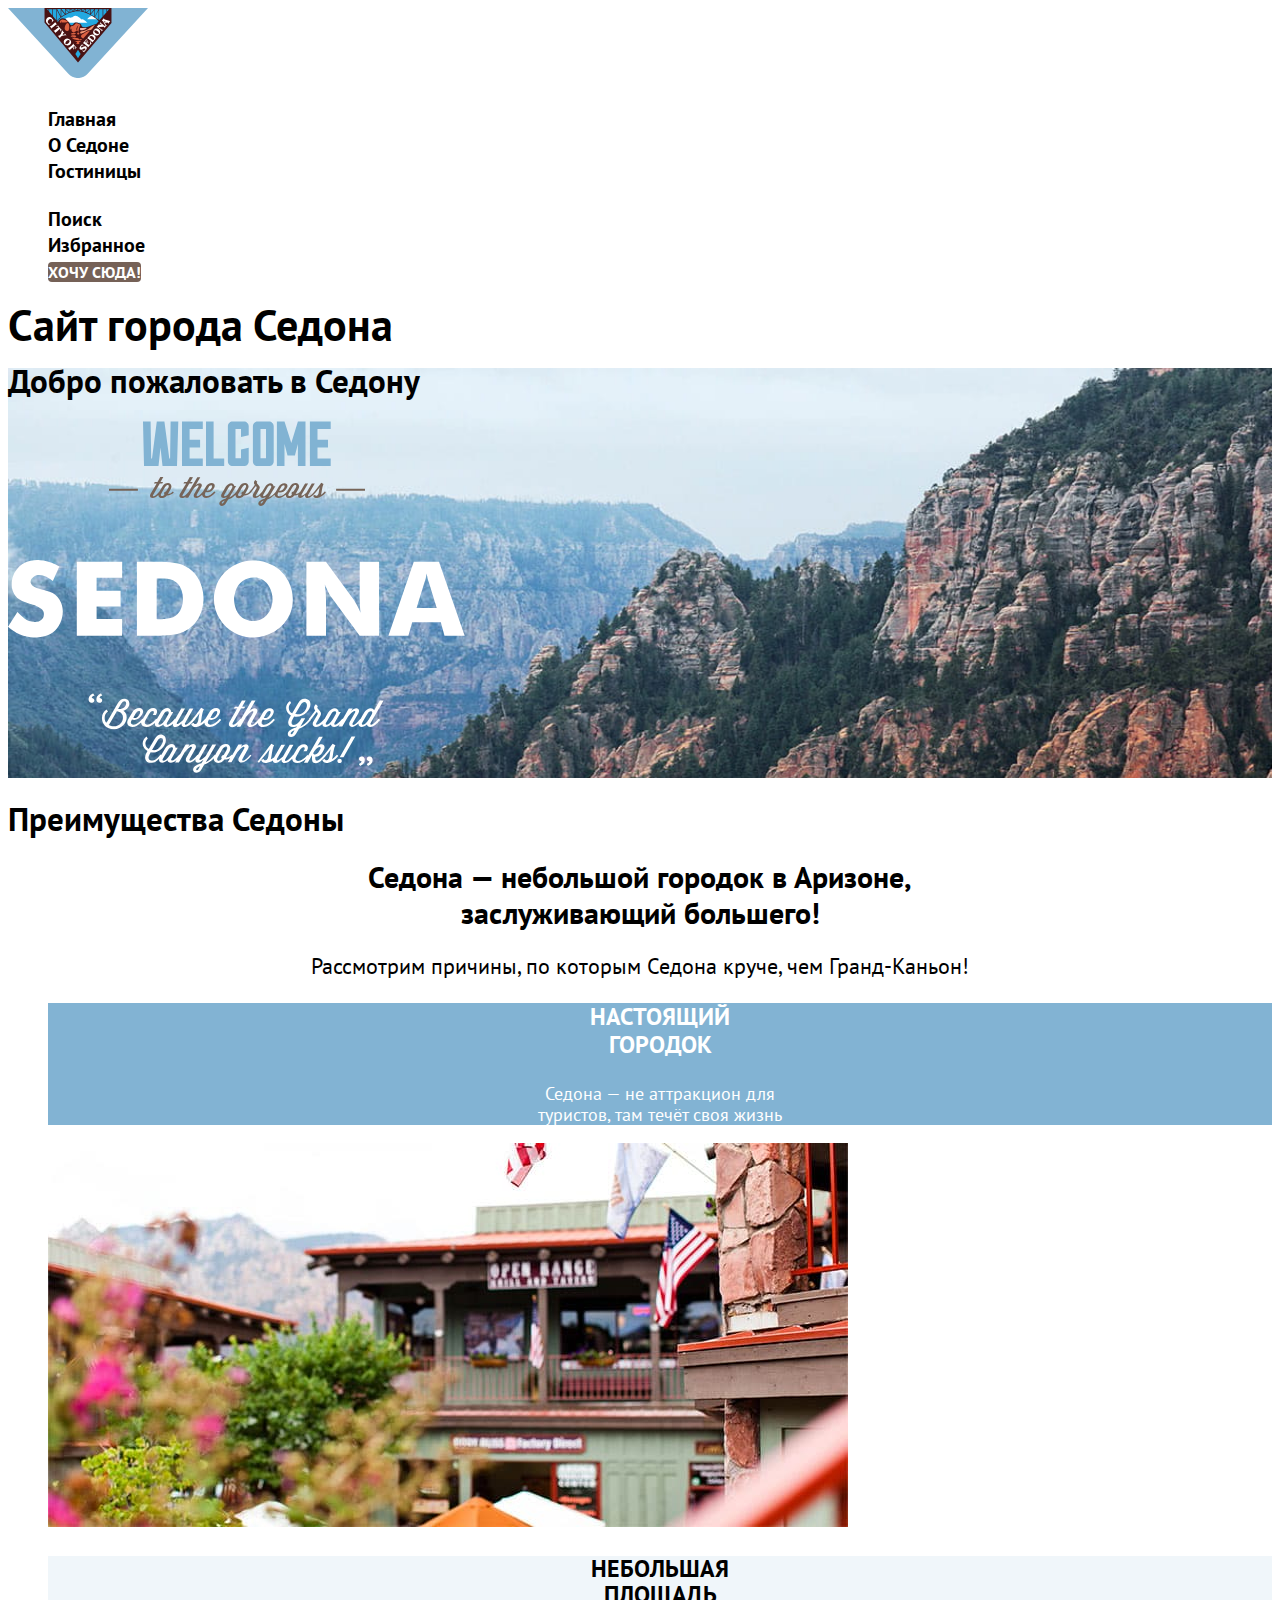
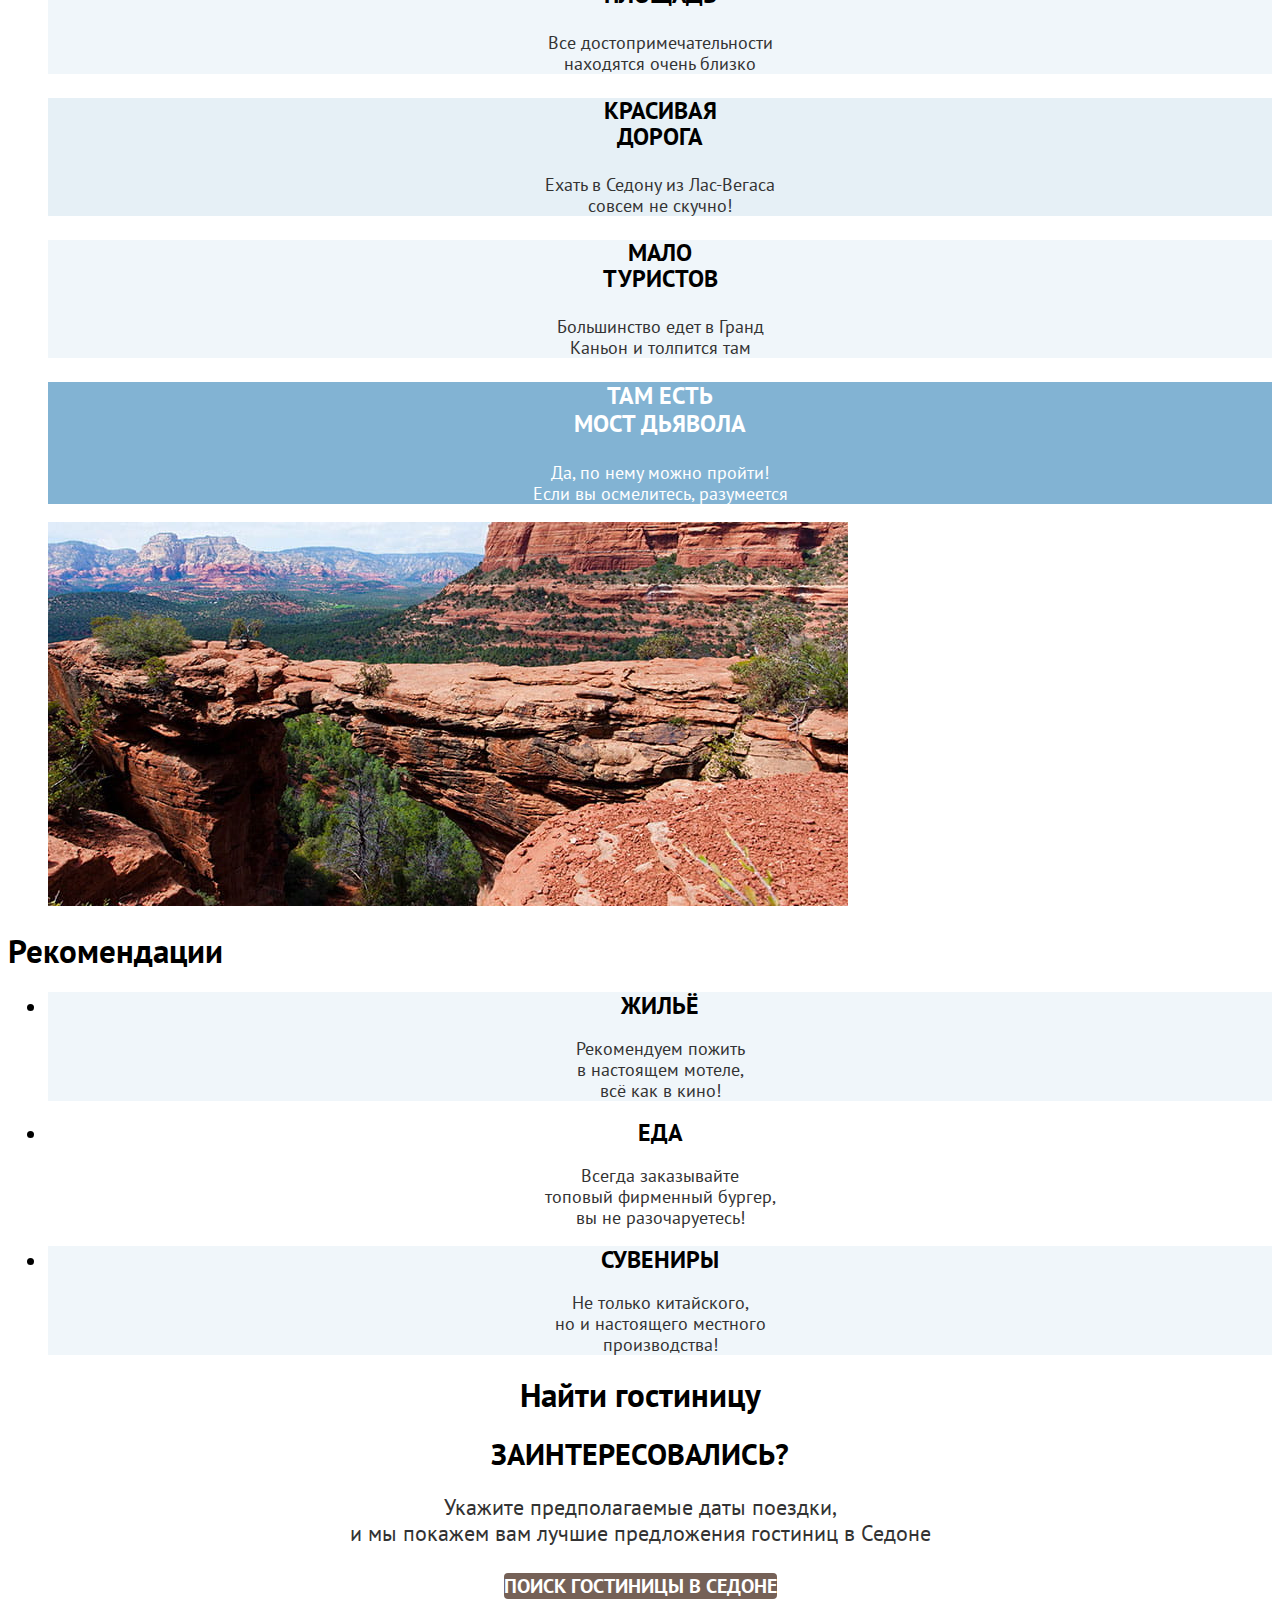
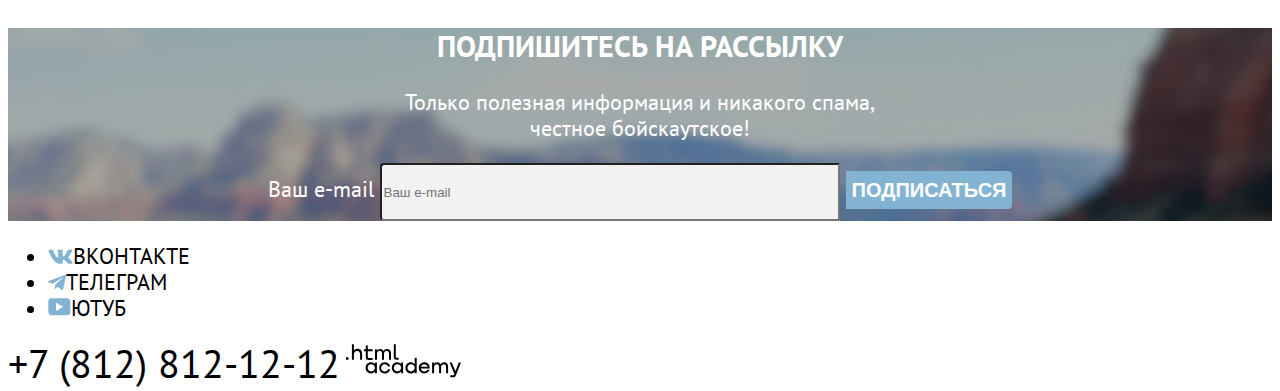
==== index.html @ be794767 "исправляет базовую стилизацию" ====
<!DOCTYPE html>
<html lang="ru">

  <head>
    <meta charset="utf-8">
    <title>HTML Academy: Седона</title>
    <link rel="stylesheet" href="styles/styles.css">
  </head>

  <body>
    <header class="page-header">
      <a><img class="logo" width="140" height="70" src="images/logo.svg" alt="Логотип Седоны"></a>
      <nav class="navigation">
        <ul class="navigation-list">
          <li class="navigation-item navigation-item-current"><a
              class="navigation-link navigation-link-current">Главная</a></li>
          <li class="navigation-item"><a class="navigation-link" href="#">О Седоне</a></li>
          <li class="navigation-item"><a class="navigation-link" href="catalog.html">Гостиницы</a></li>
        </ul>
        <ul class="navigation-list-additional">
          <li class="navigation-item"><a class="navigation-link" href="#"><span class="visually-hidden">Поиск</span></a>
          </li>
          <li class="navigation-item"><a class="navigation-link" href="#"><span
                class="visually-hidden">Избранное</span></a></li>
          <li class="navigation-item button"><a class="navigation-link" href="#">Хочу сюда!</a></li>
        </ul>
      </nav>
    </header>
    <main class="main-index">
      <h1 class="visually-hidden">Сайт города Седона</h1>
      <section class="hero-block">
        <h2 class="visually-hidden">Добро пожаловать в Седону</h2>
        <img class="welcome-sign" width="457" height="352" src="images/heroblock-welcome-sign.svg" alt="Welcome to the gorgeous Sedona because the Grand Canyong sucks!">
      </section>

      <section class="advantages">
        <h2 class="visually-hidden">Преимущества Седоны</h2>
        <b>Седона &mdash; небольшой городок в Аризоне,<br>
          заслуживающий большего!</b>
        <p>Рассмотрим причины, по которым Седона круче, чем Гранд-Каньон!</p>
        <ul class="advantages-list">
          <li class="advantages-item">
            <div class="advantages-description-wrapper darkblue-background">
              <h3 class="advantages-title">Настоящий<br> городок</h3>
              <p class="advantages-description">Седона &mdash; не аттракцион для<br> туристов, там течёт своя жизнь</p>
            </div>
            <img class="advantages-picture" width="800" height="384" src="images/city.jpeg" alt="Зеленый дом, листва деревьев, американский флаг">
          </li>
          <li class="advantages-item lightblue-background">
            <h3 class="advantages-title">Небольшая<br> площадь</h3>
            <p class="advantages-description">Все достопримечательности<br> находятся очень близко</p>
          </li>
          <li class="advantages-item blue-background">
            <h3 class="advantages-title">Красивая<br> дорога</h3>
            <p class="advantages-description">Ехать в Седону из Лас-Вегаса<br> совсем не скучно!</p>
          </li>
          <li class="advantages-item lightblue-background">
            <h3 class="advantages-title">Мало<br> туристов</h3>
            <p class="advantages-description">Большинство едет в Гранд<br> Каньон и толпится там</p>
          </li>
          <li class="advantages-item">
            <div class="advantages-description-wrapper darkblue-background">
              <h3 class="advantages-title">Там есть<br> мост дьявола</h3>
              <p class="advantages-description">Да, по нему можно пройти!<br> Если вы осмелитесь, разумеется</p>
            </div>
            <img class="advantages-picture" width="800" height="384" src="images/devil-bridge.jpeg" alt="Каменный мост с очень узким проходом">
          </li>
        </ul>
      </section>

      <section class="recommendations">
        <h2 class="visually-hidden">Рекомендации</h2>
        <ul class="recommendations-list">
          <li class="recommendations-item lightblue-background">
            <b class="recommendations-title">Жильё</b>
            <p class="recommendations-description">Рекомендуем пожить<br> в настоящем мотеле,<br> всё как в кино!</p>
          </li>
          <li class="recommendations-item">
            <b class="recommendations-title">Еда</b>
            <p class="recommendations-description">Всегда заказывайте<br> топовый фирменный бургер,<br> вы не разочаруетесь!</p>
          </li>
          <li class="recommendations-item lightblue-background">
            <b class="recommendations-title">Сувениры</b>
            <p class="recommendations-description">Не только китайского,<br> но и настоящего местного<br> производства!</p>
          </li>
        </ul>
      </section>
      <section class="book-hotel">
        <h2 class="visually-hidden">Найти гостиницу</h2>
        <b>Заинтересовались?</b>
        <p>Укажите предполагаемые даты поездки,<br> и мы покажем вам лучшие предложения гостиниц в Седоне</p>
        <a class="find-hotel-button" href="#">Поиск гостиницы в седоне</a>
      </section>
      <section class="newsletter-subscription">
        <h2 class="newsletter-title">Подпишитесь на рассылку</h2>
        <p class="newsletter-promise">Только полезная информация и никакого спама,<br> честное бойскаутское!</p>
        <form action="https://echo.htmlacademy.ru" class="newsletter-form" method="post">
          <label class="visually-hidden" for="newsletter-email">Ваш e-mail</label>
          <input class="email-form" type="email" name="newsletter-email" id="newsletter-email" placeholder="Ваш e-mail" required>
          <input class="form-submit-button" type="submit" value="Подписаться">
        </form>
      </section>
    </main>
    <footer class="page-footer">
      <ul class="footer-social-list">
        <li class="footer-social-item">
          <a class="social-button" href="https://vk.com/htmlacademy"><svg width="25" height="15" fill="none" xmlns="http://www.w3.org/2000/svg"><path fill-rule="evenodd" clip-rule="evenodd" d="M24.12 1.8c.16-.54 0-.94-.8-.94H20.7c-.67 0-.98.34-1.15.73 0 0-1.33 3.2-3.22 5.27-.61.6-.9.8-1.23.8-.16 0-.41-.2-.41-.75v-5.1c0-.66-.19-.95-.74-.95H9.82c-.42 0-.67.3-.67.59 0 .62.95.76 1.04 2.51v3.8c0 .83-.15.98-.48.98-.9 0-3.06-3.2-4.34-6.88-.25-.72-.5-1-1.18-1H1.57c-.75 0-.9.34-.9.73 0 .68.89 4.07 4.14 8.55 2.17 3.06 5.23 4.72 8 4.72 1.68 0 1.88-.37 1.88-1v-2.32c0-.74.16-.88.7-.88.38 0 1.05.19 2.6 1.66 1.79 1.75 2.08 2.54 3.08 2.54h2.63c.75 0 1.12-.37.9-1.1-.23-.72-1.08-1.77-2.2-3.02-.62-.71-1.54-1.48-1.82-1.86-.39-.5-.28-.71 0-1.15 0 0 3.2-4.42 3.54-5.93Z" fill="#83B3D3"/></svg><span class="visually-hidden">ВКонтакте</span></a>
        </li>
        <li class="footer-social-item">
          <a class="social-button" href="https://t.me/htmlacademy"><svg width="18" height="16" fill="none" xmlns="http://www.w3.org/2000/svg"><path d="M16.79.96.84 7.1c-1.09.44-1.08 1.05-.2 1.32l4.1 1.28 9.47-5.98c.44-.27.85-.13.52.17l-7.68 6.93-.28 4.22c.41 0 .6-.2.83-.41l1.99-1.94 4.13 3.06c.77.42 1.31.2 1.5-.71l2.72-12.8c.28-1.1-.43-1.61-1.16-1.28Z" fill="#83B3D3"/></svg><span class="visually-hidden">Телеграм</span></a>
        </li>
        <li class="footer-social-item">
          <a class="social-button" href="https://www.youtube.com/user/htmlacademyru"><svg width="23" height="18" fill="none" xmlns="http://www.w3.org/2000/svg"><path d="M18.94.36H3.51C1.65.36.33 1.95.33 3.76v10.09c0 1.91 1.32 3.5 3.18 3.5h15.65c1.64 0 3.17-1.59 3.17-3.4V3.76c-.22-1.8-1.53-3.4-3.39-3.4ZM7.99 12.89V4.82l7.34 4.04-7.34 4.03Z" fill="#83B3D3"/></svg><span
              class="visually-hidden">Ютуб</span></a>
        </li>
      </ul>
      <a href="tel:+78128121212" class="contact-phone">+7 (812) 812-12-12</a>
      <a href="https://htmlacademy.ru/" class="author-link"><img src="/images/HTML-Academy-logo.svg" alt="Логотип HTML Academy"
          class="htmlacademy-logo"></a>
    </footer>
  </body>

</html>
---- styles/styles.css ----
@font-face {
    font-family: "PT Sans";
    font-style: normal;
    font-weight: 400;
    src: url("../fonts/ptsans-400.woff2") format("woff2");
    font-display: swap;
}

@font-face {
    font-family: "PT Sans";
    font-style: normal;
    font-weight: 700;
    src: url("../fonts/ptsans-700.woff2") format("woff2");
    font-display: swap;
}

body {
    font-family: "PT Sans", "Arial", sans-serif;
    font-size: 22px;
    line-height: 26px;

    background-color: #fff;
    color: #000;
}

.page-header {
    background-color: #fff;
}

.navigation-link {
    font-weight: 700;
    font-size: 20px;
    line-height: 24px;
    text-transform: capitalize;
    color: #000;
    text-decoration: none;
    text-align: center;

}

.button
.navigation-link  {
    background: #756157;
    border-radius: 4px;
    color: #ffffff;
    text-transform: uppercase;
    font-weight: 700;
    font-size: 16px;
    line-height: 20px;
    text-align: center;
}

.navigation-list,
.navigation-list-additional {
    list-style-type: none;
}

.hero-block {
    background-image: url("../images/index-background.jpeg");
    background-color: #82B3D3;
    color: #000;
    background-repeat: no-repeat;
    background-size: 100% auto;
}

.advantages b {
    font-size: 30px;
    line-height: 36px;
    text-align: center;
    display: block;
}

.advantages > p {
    text-align: center;
}

.advantages-list {
    list-style-type: none;
}

.advantages-title {
    color: #000;
    font-weight: 700;
    font-size: 24px;
    line-height: 28p;
    text-align: center;
    text-transform: uppercase;
}

.advantages-description {
    color: #333333;
    font-size: 18px;
    line-height: 21px;
    text-align: center;
}

.advantages-description-wrapper
.advantages-title {
    color: #fff;
    font-weight: 700px;
    font-size: 24px;
    line-height: 28px;
}



.advantages-description-wrapper
.advantages-description {
    color: #fff;
    font-size: 18px;
    line-height: 21px;
}

.lightblue-background {
    background-color: rgba(131, 179, 211, 0.12);
}

.blue-background {
    background-color: rgba(131, 179, 211, 0.2);
}

.darkblue-background {
    background-color: #82B3D3;

}

.recommendations-list {
    text-align: center;
}

.recommendations-title {
    text-transform: uppercase;
    font-weight: 700;
    font-size: 24px;
    line-height: 28px;
}

.recommendations-description {
    color: #333333;
    font-weight: 400;
    font-size: 18px;
    line-height: 21px;
}

.book-hotel {
    text-align: center;
}

.book-hotel b {
    font-weight: 700;
    font-size: 30px;
    line-height: 36px;
    text-transform: uppercase;
}

.book-hotel p {
    font-weight: 400;
    font-size: 22px;
    line-height: 26px;
    color: #333333;
}


.find-hotel-button {
    text-align: center;
    font-weight: 700;
    font-size: 20px;
    line-height: 36px;
    color: #ffffff;
    text-transform: uppercase;
    background: #756157;
    border-radius: 4px;
    text-decoration: none;
}

.newsletter-subscription {
    background-image: url("../images/newsletter-background.jpeg");
    background-color: #000000;
    background-size: 100% auto;
    color: #ffffff;
    text-align: center;
}

.newsletter-title {
    font-weight: 700;
    font-size: 30px;
    line-height: 36px;
    text-transform: uppercase;
}

.newsletter-promise {
    font-weight: 400;
    font-size: 22px;
    line-height: 26px;
}

.email-form {
    width: 452px;
    height: 52px;
    background: #F2F2F2;
    border-radius: 4px 0 0 4px;
}

.form-submit-button {
    background: #82B3D3;
    border-radius: 0 4px 4px 0;
    border: none;
    font-weight: 700;
    font-size: 20px;
    line-height: 36px;
    text-align: center;
    text-transform: uppercase;
    color: #FFFFFF;
}

.contact-phone {
    font-weight: 400;
    font-size: 40px;
    line-height: 40px;
    text-align: center;
    text-transform: uppercase;
    color: #000000;
    text-decoration: none;
}

.social-button {
    text-decoration: none;
    color: #000000;
    text-transform: uppercase;
}
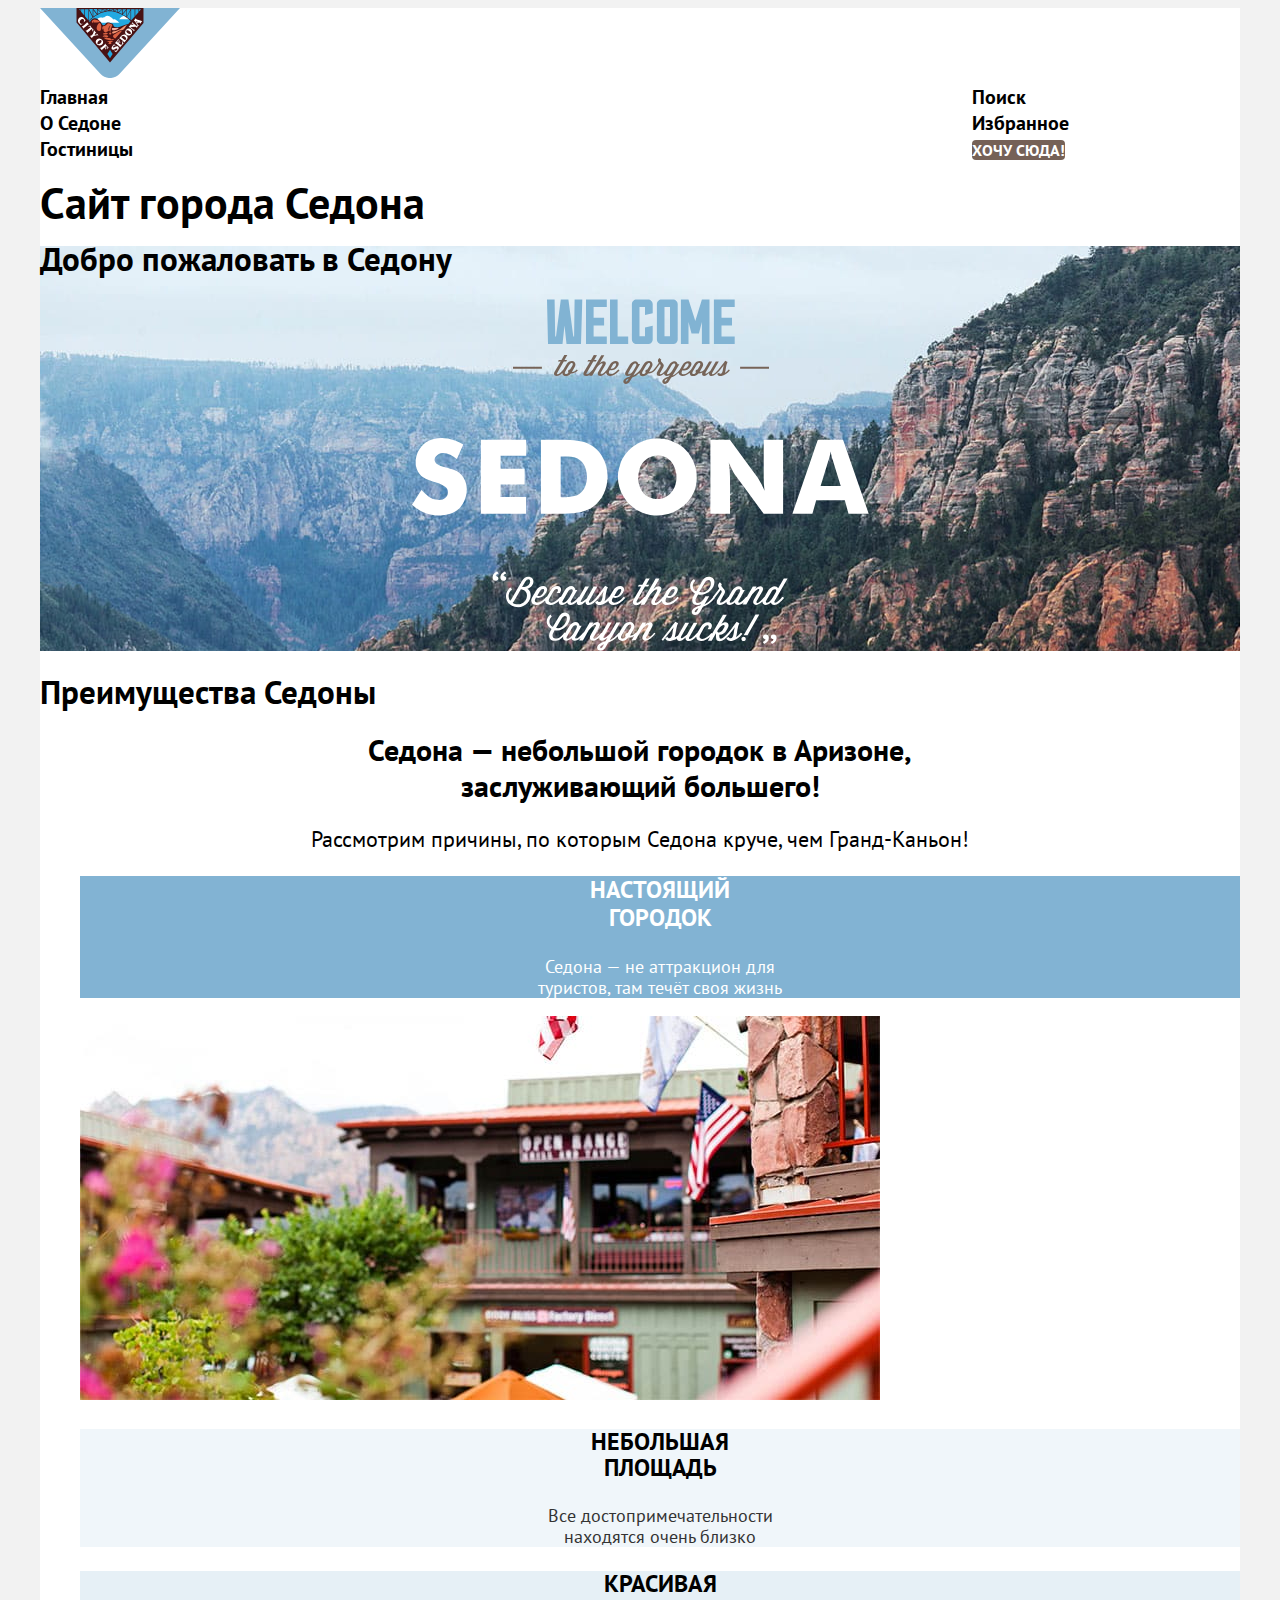
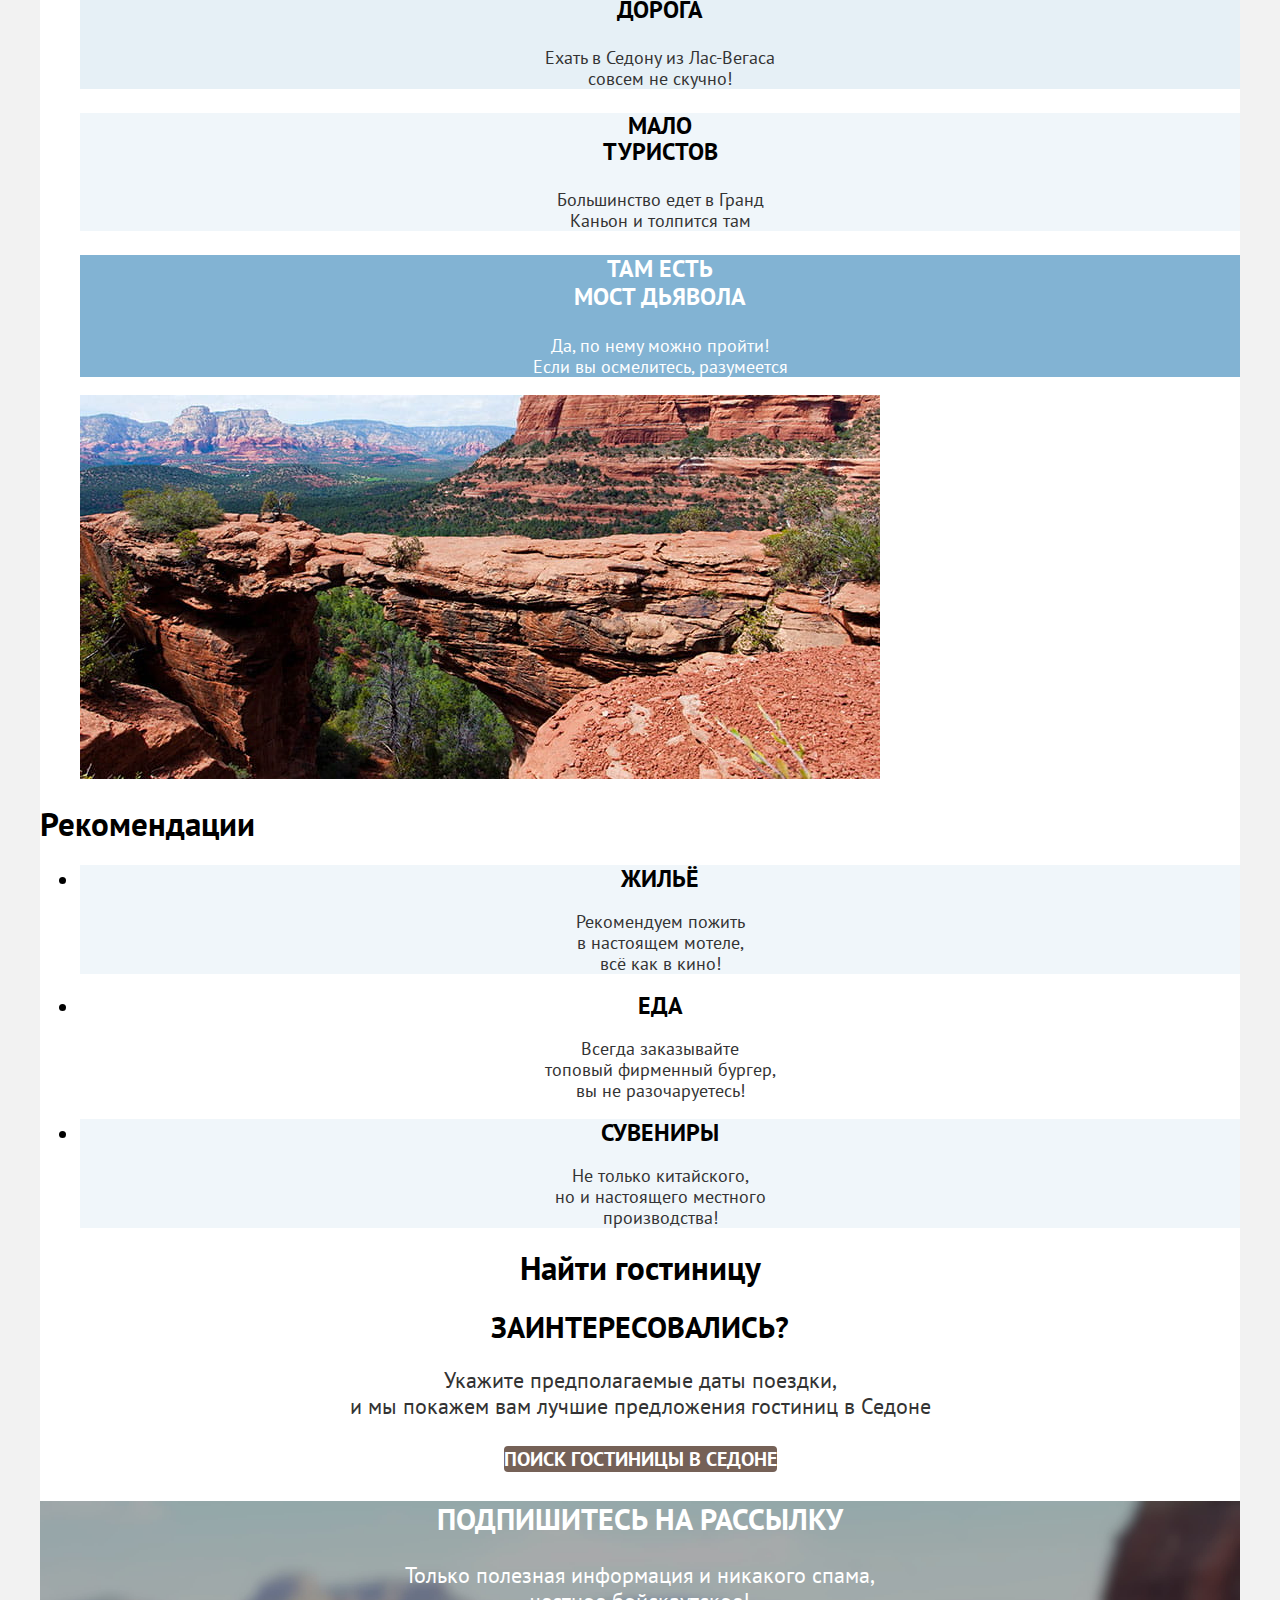
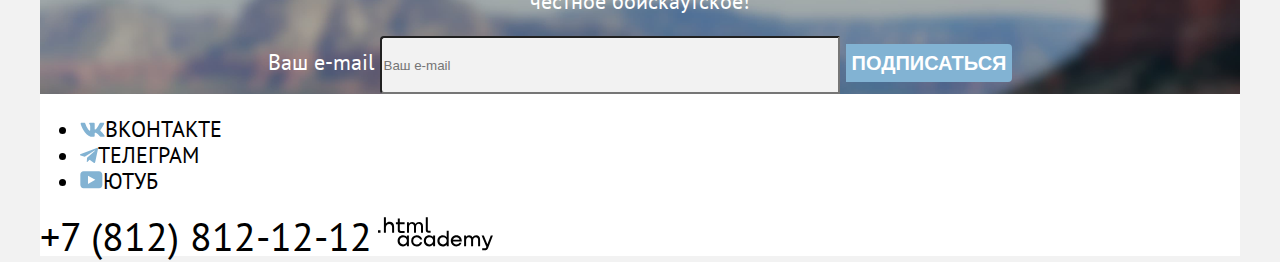
==== commit 5334d228: "добавляет часть сетки" ====
--- a/index.html
+++ b/index.html
@@ -8,116 +8,118 @@
   </head>
 
   <body>
-    <header class="page-header">
-      <a><img class="logo" width="140" height="70" src="images/logo.svg" alt="Логотип Седоны"></a>
-      <nav class="navigation">
-        <ul class="navigation-list">
-          <li class="navigation-item navigation-item-current"><a
-              class="navigation-link navigation-link-current">Главная</a></li>
-          <li class="navigation-item"><a class="navigation-link" href="#">О Седоне</a></li>
-          <li class="navigation-item"><a class="navigation-link" href="catalog.html">Гостиницы</a></li>
-        </ul>
-        <ul class="navigation-list-additional">
-          <li class="navigation-item"><a class="navigation-link" href="#"><span class="visually-hidden">Поиск</span></a>
+    <div class="page-container">
+      <header class="page-header">
+        <a><img class="logo" width="140" height="70" src="images/logo.svg" alt="Логотип Седоны"></a>
+        <nav class="navigation">
+          <ul class="navigation-list">
+            <li class="navigation-item navigation-item-current"><a
+                class="navigation-link navigation-link-current">Главная</a></li>
+            <li class="navigation-item"><a class="navigation-link" href="#">О Седоне</a></li>
+            <li class="navigation-item"><a class="navigation-link" href="catalog.html">Гостиницы</a></li>
+          </ul>
+          <ul class="navigation-list navigation-list-additional">
+            <li class="navigation-item"><a class="navigation-link" href="#"><span class="visually-hidden">Поиск</span></a>
+            </li>
+            <li class="navigation-item"><a class="navigation-link" href="#"><span
+                  class="visually-hidden">Избранное</span></a></li>
+            <li class="navigation-item button"><a class="navigation-link" href="#">Хочу сюда!</a></li>
+          </ul>
+        </nav>
+      </header>
+      <main class="main-index main-container">
+        <h1 class="visually-hidden">Сайт города Седона</h1>
+        <section class="hero-block">
+          <h2 class="visually-hidden">Добро пожаловать в Седону</h2>
+          <img class="welcome-sign" width="457" height="352" src="images/heroblock-welcome-sign.svg" alt="Welcome to the gorgeous Sedona because the Grand Canyong sucks!">
+        </section>
+
+        <section class="advantages">
+          <h2 class="visually-hidden">Преимущества Седоны</h2>
+          <b>Седона &mdash; небольшой городок в Аризоне,<br>
+            заслуживающий большего!</b>
+          <p>Рассмотрим причины, по которым Седона круче, чем Гранд-Каньон!</p>
+          <ul class="advantages-list">
+            <li class="advantages-item">
+              <div class="darkblue-background">
+                <h3 class="advantages-title">Настоящий<br> городок</h3>
+                <p class="advantages-description">Седона &mdash; не аттракцион для<br> туристов, там течёт своя жизнь</p>
+              </div>
+              <img class="advantages-picture" width="800" height="384" src="images/city.jpeg" alt="Зеленый дом, листва деревьев, американский флаг">
+            </li>
+            <li class="advantages-item lightblue-background">
+              <h3 class="advantages-title">Небольшая<br> площадь</h3>
+              <p class="advantages-description">Все достопримечательности<br> находятся очень близко</p>
+            </li>
+            <li class="advantages-item blue-background">
+              <h3 class="advantages-title">Красивая<br> дорога</h3>
+              <p class="advantages-description">Ехать в Седону из Лас-Вегаса<br> совсем не скучно!</p>
+            </li>
+            <li class="advantages-item lightblue-background">
+              <h3 class="advantages-title">Мало<br> туристов</h3>
+              <p class="advantages-description">Большинство едет в Гранд<br> Каньон и толпится там</p>
+            </li>
+            <li class="advantages-item">
+              <div class="darkblue-background">
+                <h3 class="advantages-title">Там есть<br> мост дьявола</h3>
+                <p class="advantages-description">Да, по нему можно пройти!<br> Если вы осмелитесь, разумеется</p>
+              </div>
+              <img class="advantages-picture" width="800" height="384" src="images/devil-bridge.jpeg" alt="Каменный мост с очень узким проходом">
+            </li>
+          </ul>
+        </section>
+
+        <section class="recommendations">
+          <h2 class="visually-hidden">Рекомендации</h2>
+          <ul class="recommendations-list">
+            <li class="recommendations-item lightblue-background">
+              <b class="recommendations-title">Жильё</b>
+              <p class="recommendations-description">Рекомендуем пожить<br> в настоящем мотеле,<br> всё как в кино!</p>
+            </li>
+            <li class="recommendations-item">
+              <b class="recommendations-title">Еда</b>
+              <p class="recommendations-description">Всегда заказывайте<br> топовый фирменный бургер,<br> вы не разочаруетесь!</p>
+            </li>
+            <li class="recommendations-item lightblue-background">
+              <b class="recommendations-title">Сувениры</b>
+              <p class="recommendations-description">Не только китайского,<br> но и настоящего местного<br> производства!</p>
+            </li>
+          </ul>
+        </section>
+        <section class="book-hotel">
+          <h2 class="visually-hidden">Найти гостиницу</h2>
+          <b>Заинтересовались?</b>
+          <p>Укажите предполагаемые даты поездки,<br> и мы покажем вам лучшие предложения гостиниц в Седоне</p>
+          <a class="find-hotel-button" href="#">Поиск гостиницы в седоне</a>
+        </section>
+        <section class="newsletter-subscription">
+          <h2 class="newsletter-title">Подпишитесь на рассылку</h2>
+          <p class="newsletter-promise">Только полезная информация и никакого спама,<br> честное бойскаутское!</p>
+          <form action="https://echo.htmlacademy.ru" class="newsletter-form" method="post">
+            <label class="visually-hidden" for="newsletter-email">Ваш e-mail</label>
+            <input class="email-form" type="email" name="newsletter-email" id="newsletter-email" placeholder="Ваш e-mail" required>
+            <input class="form-submit-button" type="submit" value="Подписаться">
+          </form>
+        </section>
+      </main>
+      <footer class="page-footer">
+        <ul class="footer-social-list">
+          <li class="footer-social-item">
+            <a class="social-button" href="https://vk.com/htmlacademy"><svg width="25" height="15" fill="none" xmlns="http://www.w3.org/2000/svg"><path fill-rule="evenodd" clip-rule="evenodd" d="M24.12 1.8c.16-.54 0-.94-.8-.94H20.7c-.67 0-.98.34-1.15.73 0 0-1.33 3.2-3.22 5.27-.61.6-.9.8-1.23.8-.16 0-.41-.2-.41-.75v-5.1c0-.66-.19-.95-.74-.95H9.82c-.42 0-.67.3-.67.59 0 .62.95.76 1.04 2.51v3.8c0 .83-.15.98-.48.98-.9 0-3.06-3.2-4.34-6.88-.25-.72-.5-1-1.18-1H1.57c-.75 0-.9.34-.9.73 0 .68.89 4.07 4.14 8.55 2.17 3.06 5.23 4.72 8 4.72 1.68 0 1.88-.37 1.88-1v-2.32c0-.74.16-.88.7-.88.38 0 1.05.19 2.6 1.66 1.79 1.75 2.08 2.54 3.08 2.54h2.63c.75 0 1.12-.37.9-1.1-.23-.72-1.08-1.77-2.2-3.02-.62-.71-1.54-1.48-1.82-1.86-.39-.5-.28-.71 0-1.15 0 0 3.2-4.42 3.54-5.93Z" fill="#83B3D3"/></svg><span class="visually-hidden">ВКонтакте</span></a>
           </li>
-          <li class="navigation-item"><a class="navigation-link" href="#"><span
-                class="visually-hidden">Избранное</span></a></li>
-          <li class="navigation-item button"><a class="navigation-link" href="#">Хочу сюда!</a></li>
-        </ul>
-      </nav>
-    </header>
-    <main class="main-index">
-      <h1 class="visually-hidden">Сайт города Седона</h1>
-      <section class="hero-block">
-        <h2 class="visually-hidden">Добро пожаловать в Седону</h2>
-        <img class="welcome-sign" width="457" height="352" src="images/heroblock-welcome-sign.svg" alt="Welcome to the gorgeous Sedona because the Grand Canyong sucks!">
-      </section>
-
-      <section class="advantages">
-        <h2 class="visually-hidden">Преимущества Седоны</h2>
-        <b>Седона &mdash; небольшой городок в Аризоне,<br>
-          заслуживающий большего!</b>
-        <p>Рассмотрим причины, по которым Седона круче, чем Гранд-Каньон!</p>
-        <ul class="advantages-list">
-          <li class="advantages-item">
-            <div class="advantages-description-wrapper darkblue-background">
-              <h3 class="advantages-title">Настоящий<br> городок</h3>
-              <p class="advantages-description">Седона &mdash; не аттракцион для<br> туристов, там течёт своя жизнь</p>
-            </div>
-            <img class="advantages-picture" width="800" height="384" src="images/city.jpeg" alt="Зеленый дом, листва деревьев, американский флаг">
+          <li class="footer-social-item">
+            <a class="social-button" href="https://t.me/htmlacademy"><svg width="18" height="16" fill="none" xmlns="http://www.w3.org/2000/svg"><path d="M16.79.96.84 7.1c-1.09.44-1.08 1.05-.2 1.32l4.1 1.28 9.47-5.98c.44-.27.85-.13.52.17l-7.68 6.93-.28 4.22c.41 0 .6-.2.83-.41l1.99-1.94 4.13 3.06c.77.42 1.31.2 1.5-.71l2.72-12.8c.28-1.1-.43-1.61-1.16-1.28Z" fill="#83B3D3"/></svg><span class="visually-hidden">Телеграм</span></a>
           </li>
-          <li class="advantages-item lightblue-background">
-            <h3 class="advantages-title">Небольшая<br> площадь</h3>
-            <p class="advantages-description">Все достопримечательности<br> находятся очень близко</p>
-          </li>
-          <li class="advantages-item blue-background">
-            <h3 class="advantages-title">Красивая<br> дорога</h3>
-            <p class="advantages-description">Ехать в Седону из Лас-Вегаса<br> совсем не скучно!</p>
-          </li>
-          <li class="advantages-item lightblue-background">
-            <h3 class="advantages-title">Мало<br> туристов</h3>
-            <p class="advantages-description">Большинство едет в Гранд<br> Каньон и толпится там</p>
-          </li>
-          <li class="advantages-item">
-            <div class="advantages-description-wrapper darkblue-background">
-              <h3 class="advantages-title">Там есть<br> мост дьявола</h3>
-              <p class="advantages-description">Да, по нему можно пройти!<br> Если вы осмелитесь, разумеется</p>
-            </div>
-            <img class="advantages-picture" width="800" height="384" src="images/devil-bridge.jpeg" alt="Каменный мост с очень узким проходом">
+          <li class="footer-social-item">
+            <a class="social-button" href="https://www.youtube.com/user/htmlacademyru"><svg width="23" height="18" fill="none" xmlns="http://www.w3.org/2000/svg"><path d="M18.94.36H3.51C1.65.36.33 1.95.33 3.76v10.09c0 1.91 1.32 3.5 3.18 3.5h15.65c1.64 0 3.17-1.59 3.17-3.4V3.76c-.22-1.8-1.53-3.4-3.39-3.4ZM7.99 12.89V4.82l7.34 4.04-7.34 4.03Z" fill="#83B3D3"/></svg><span
+                class="visually-hidden">Ютуб</span></a>
           </li>
         </ul>
-      </section>
-
-      <section class="recommendations">
-        <h2 class="visually-hidden">Рекомендации</h2>
-        <ul class="recommendations-list">
-          <li class="recommendations-item lightblue-background">
-            <b class="recommendations-title">Жильё</b>
-            <p class="recommendations-description">Рекомендуем пожить<br> в настоящем мотеле,<br> всё как в кино!</p>
-          </li>
-          <li class="recommendations-item">
-            <b class="recommendations-title">Еда</b>
-            <p class="recommendations-description">Всегда заказывайте<br> топовый фирменный бургер,<br> вы не разочаруетесь!</p>
-          </li>
-          <li class="recommendations-item lightblue-background">
-            <b class="recommendations-title">Сувениры</b>
-            <p class="recommendations-description">Не только китайского,<br> но и настоящего местного<br> производства!</p>
-          </li>
-        </ul>
-      </section>
-      <section class="book-hotel">
-        <h2 class="visually-hidden">Найти гостиницу</h2>
-        <b>Заинтересовались?</b>
-        <p>Укажите предполагаемые даты поездки,<br> и мы покажем вам лучшие предложения гостиниц в Седоне</p>
-        <a class="find-hotel-button" href="#">Поиск гостиницы в седоне</a>
-      </section>
-      <section class="newsletter-subscription">
-        <h2 class="newsletter-title">Подпишитесь на рассылку</h2>
-        <p class="newsletter-promise">Только полезная информация и никакого спама,<br> честное бойскаутское!</p>
-        <form action="https://echo.htmlacademy.ru" class="newsletter-form" method="post">
-          <label class="visually-hidden" for="newsletter-email">Ваш e-mail</label>
-          <input class="email-form" type="email" name="newsletter-email" id="newsletter-email" placeholder="Ваш e-mail" required>
-          <input class="form-submit-button" type="submit" value="Подписаться">
-        </form>
-      </section>
-    </main>
-    <footer class="page-footer">
-      <ul class="footer-social-list">
-        <li class="footer-social-item">
-          <a class="social-button" href="https://vk.com/htmlacademy"><svg width="25" height="15" fill="none" xmlns="http://www.w3.org/2000/svg"><path fill-rule="evenodd" clip-rule="evenodd" d="M24.12 1.8c.16-.54 0-.94-.8-.94H20.7c-.67 0-.98.34-1.15.73 0 0-1.33 3.2-3.22 5.27-.61.6-.9.8-1.23.8-.16 0-.41-.2-.41-.75v-5.1c0-.66-.19-.95-.74-.95H9.82c-.42 0-.67.3-.67.59 0 .62.95.76 1.04 2.51v3.8c0 .83-.15.98-.48.98-.9 0-3.06-3.2-4.34-6.88-.25-.72-.5-1-1.18-1H1.57c-.75 0-.9.34-.9.73 0 .68.89 4.07 4.14 8.55 2.17 3.06 5.23 4.72 8 4.72 1.68 0 1.88-.37 1.88-1v-2.32c0-.74.16-.88.7-.88.38 0 1.05.19 2.6 1.66 1.79 1.75 2.08 2.54 3.08 2.54h2.63c.75 0 1.12-.37.9-1.1-.23-.72-1.08-1.77-2.2-3.02-.62-.71-1.54-1.48-1.82-1.86-.39-.5-.28-.71 0-1.15 0 0 3.2-4.42 3.54-5.93Z" fill="#83B3D3"/></svg><span class="visually-hidden">ВКонтакте</span></a>
-        </li>
-        <li class="footer-social-item">
-          <a class="social-button" href="https://t.me/htmlacademy"><svg width="18" height="16" fill="none" xmlns="http://www.w3.org/2000/svg"><path d="M16.79.96.84 7.1c-1.09.44-1.08 1.05-.2 1.32l4.1 1.28 9.47-5.98c.44-.27.85-.13.52.17l-7.68 6.93-.28 4.22c.41 0 .6-.2.83-.41l1.99-1.94 4.13 3.06c.77.42 1.31.2 1.5-.71l2.72-12.8c.28-1.1-.43-1.61-1.16-1.28Z" fill="#83B3D3"/></svg><span class="visually-hidden">Телеграм</span></a>
-        </li>
-        <li class="footer-social-item">
-          <a class="social-button" href="https://www.youtube.com/user/htmlacademyru"><svg width="23" height="18" fill="none" xmlns="http://www.w3.org/2000/svg"><path d="M18.94.36H3.51C1.65.36.33 1.95.33 3.76v10.09c0 1.91 1.32 3.5 3.18 3.5h15.65c1.64 0 3.17-1.59 3.17-3.4V3.76c-.22-1.8-1.53-3.4-3.39-3.4ZM7.99 12.89V4.82l7.34 4.04-7.34 4.03Z" fill="#83B3D3"/></svg><span
-              class="visually-hidden">Ютуб</span></a>
-        </li>
-      </ul>
-      <a href="tel:+78128121212" class="contact-phone">+7 (812) 812-12-12</a>
-      <a href="https://htmlacademy.ru/" class="author-link"><img src="/images/HTML-Academy-logo.svg" alt="Логотип HTML Academy"
-          class="htmlacademy-logo"></a>
-    </footer>
+        <a href="tel:+78128121212" class="contact-phone">+7 (812) 812-12-12</a>
+        <a href="https://htmlacademy.ru/" class="author-link"><img src="/images/HTML-Academy-logo.svg" alt="Логотип HTML Academy"
+            class="htmlacademy-logo"></a>
+      </footer>
+    </div>
   </body>
 
 </html>
--- a/styles/styles.css
+++ b/styles/styles.css
@@ -12,6 +12,10 @@
     font-weight: 700;
     src: url("../fonts/ptsans-700.woff2") format("woff2");
     font-display: swap;
+}
+
+html {
+    height: 100%;
 }
 
 body {
@@ -19,12 +23,31 @@
     font-size: 22px;
     line-height: 26px;
 
-    background-color: #fff;
-    color: #000;
+    background-color: #F2F2F2;
+    color: #000;
+
+    display: flex;
+    flex-direction: column;
+}
+
+.page-container {
+    background-color: #FFF;
+    width: 1200px;
+    margin: 0 auto;
 }
 
 .page-header {
     background-color: #fff;
+}
+
+.main-container {
+    flex-grow: 1;
+}
+
+.navigation {
+    display: flex;
+    width: 1200px;
+    margin: 0 auto;
 }
 
 .navigation-link {
@@ -50,10 +73,18 @@
     text-align: center;
 }
 
-.navigation-list,
+.navigation-list {
+    list-style-type: none;
+    margin: 0;
+    padding: 0;
+    width: 339px;
+}
+
 .navigation-list-additional {
-    list-style-type: none;
-}
+    width: 268px;
+    margin-left: auto;
+}
+
 
 .hero-block {
     background-image: url("../images/index-background.jpeg");
@@ -63,6 +94,11 @@
     background-size: 100% auto;
 }
 
+.welcome-sign {
+    display: block;
+    margin: 0 auto;
+}
+
 .advantages b {
     font-size: 30px;
     line-height: 36px;
@@ -76,6 +112,7 @@
 
 .advantages-list {
     list-style-type: none;
+
 }
 
 .advantages-title {
@@ -94,7 +131,7 @@
     text-align: center;
 }
 
-.advantages-description-wrapper
+.darkblue-background
 .advantages-title {
     color: #fff;
     font-weight: 700px;
@@ -104,7 +141,7 @@
 
 
 
-.advantages-description-wrapper
+.darkblue-background
 .advantages-description {
     color: #fff;
     font-size: 18px;
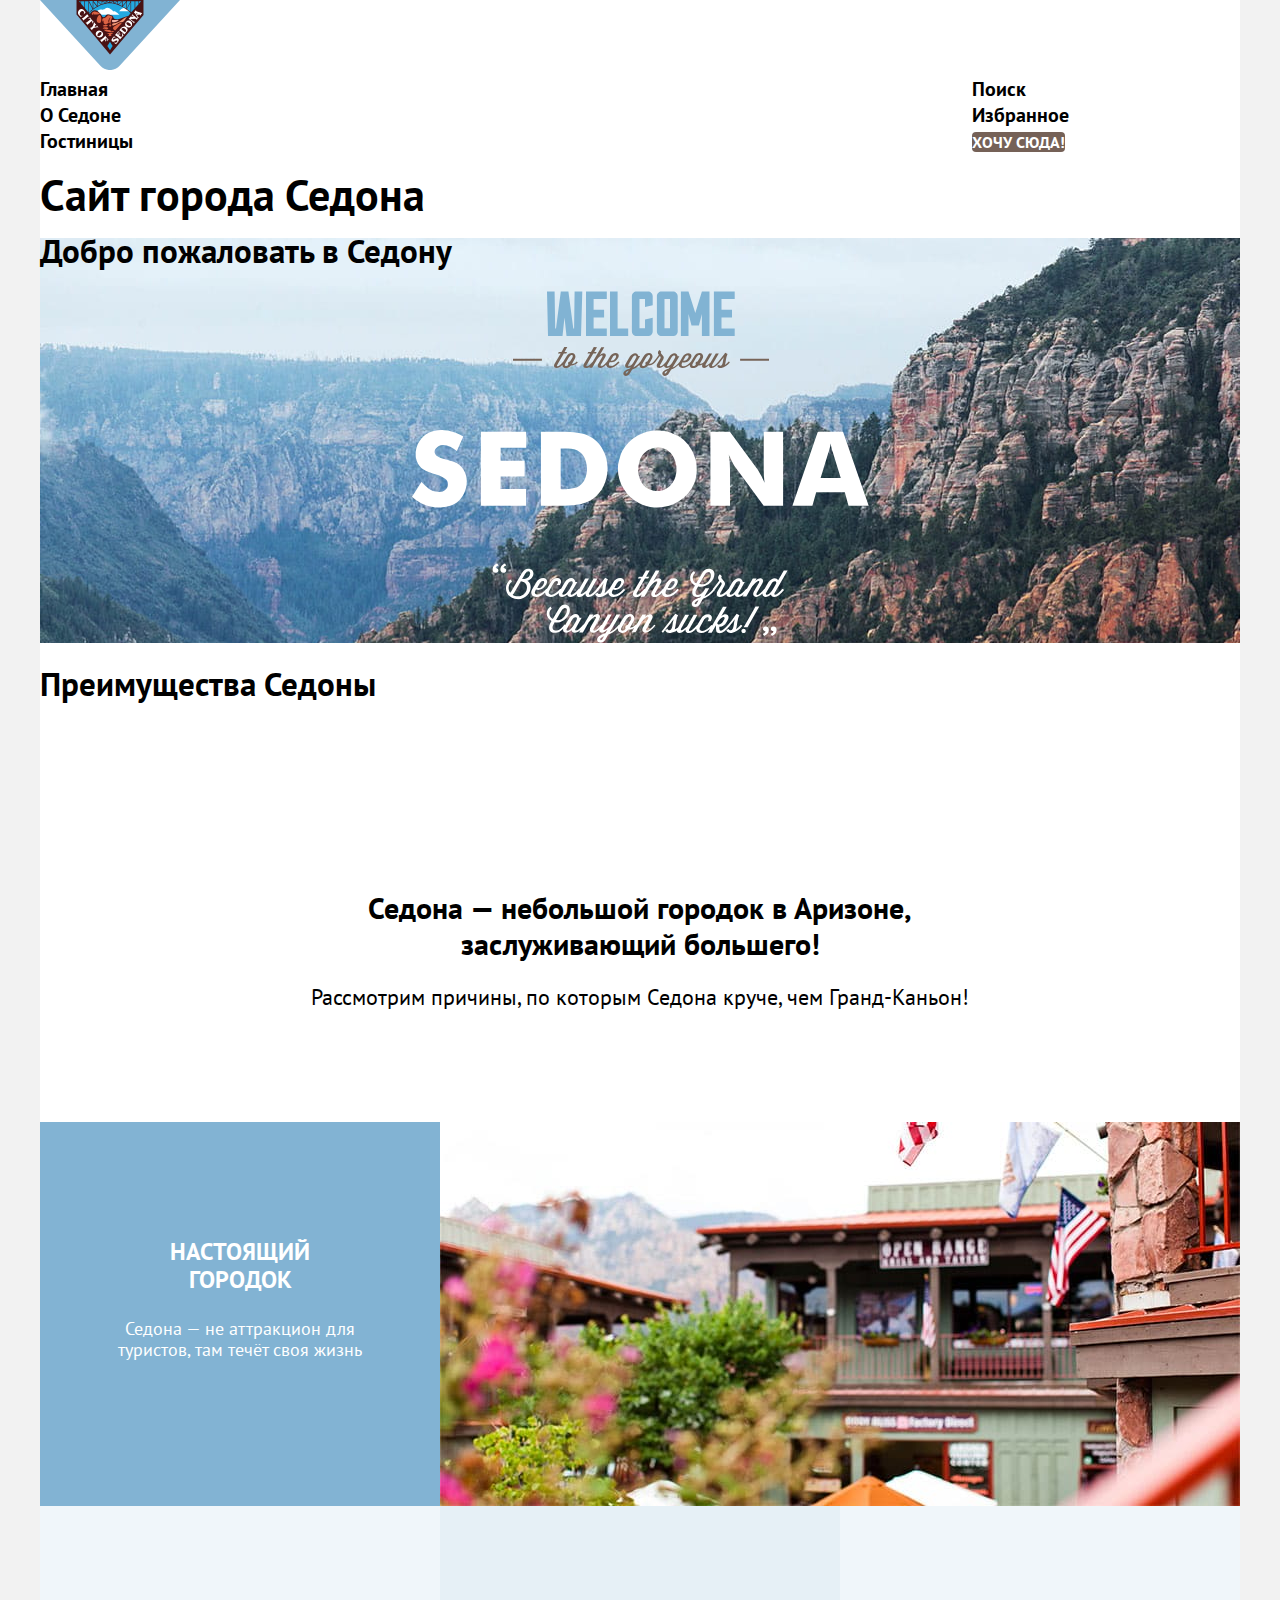
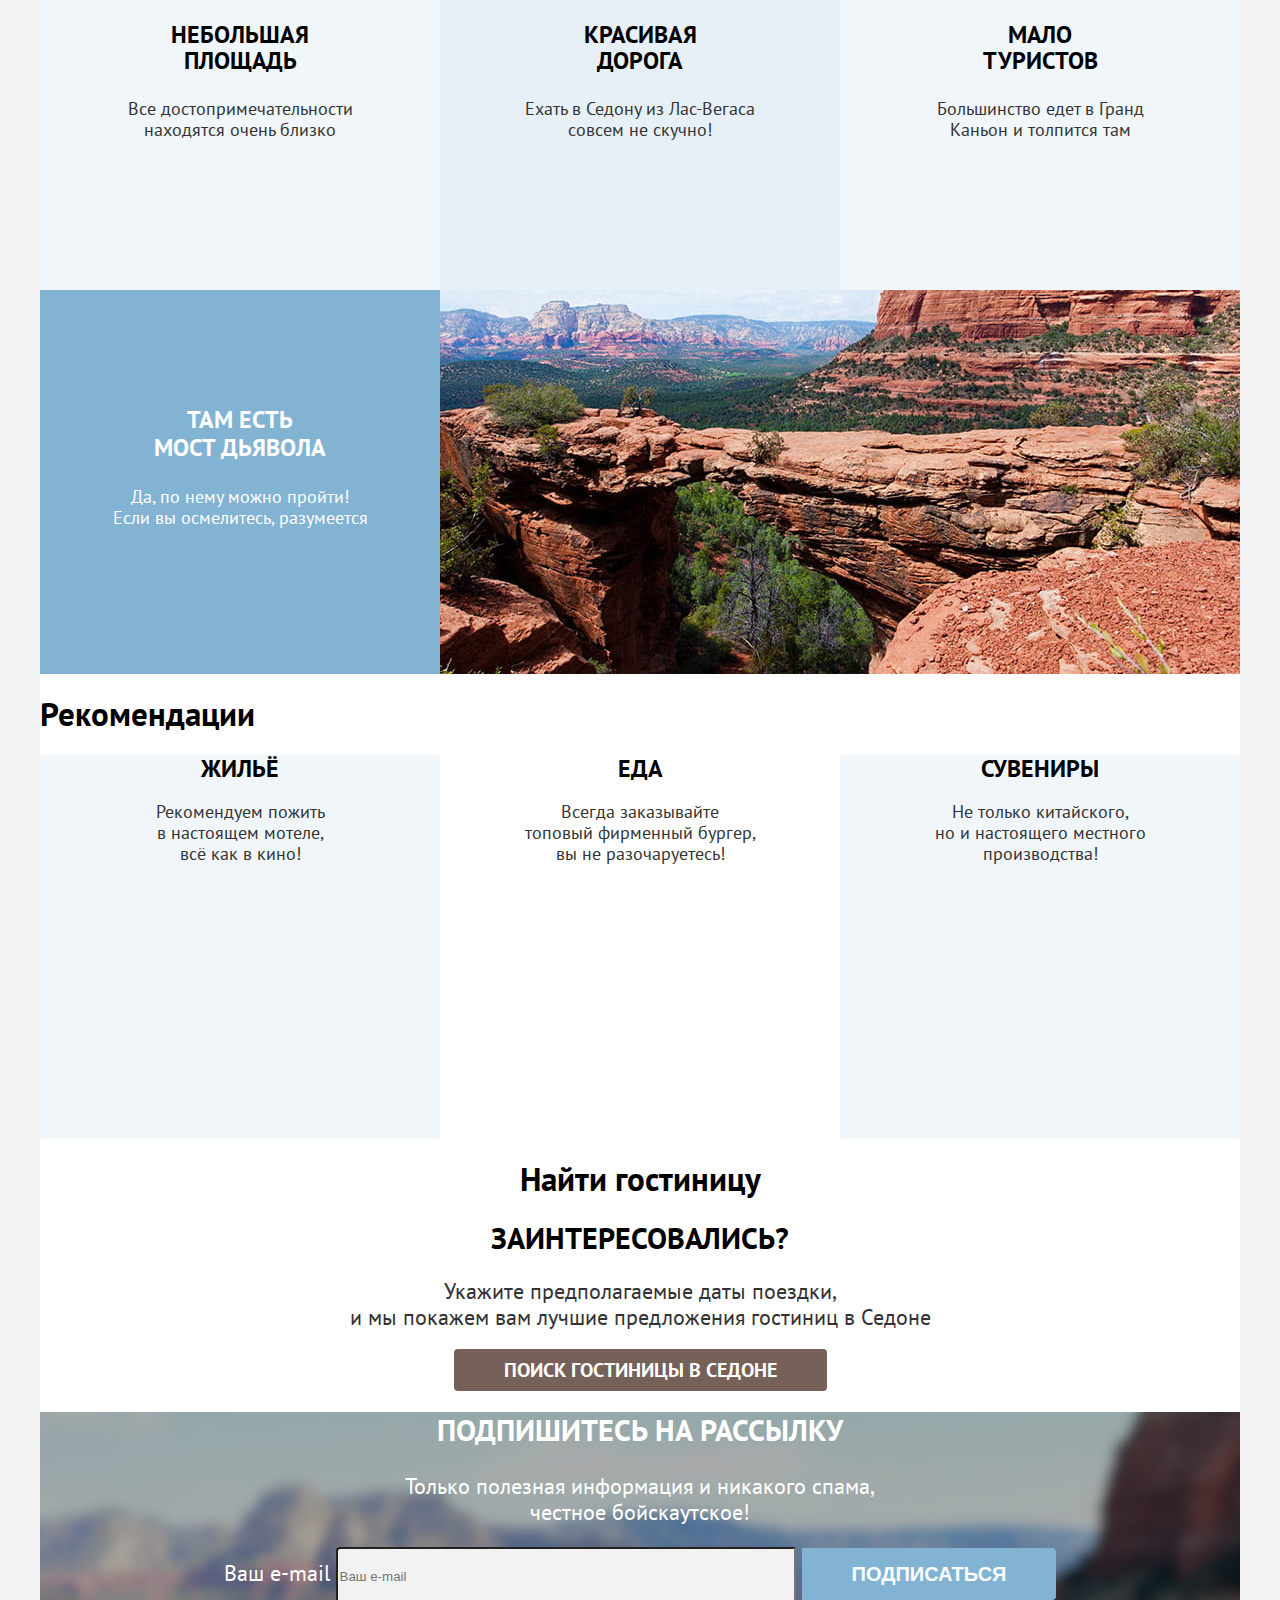
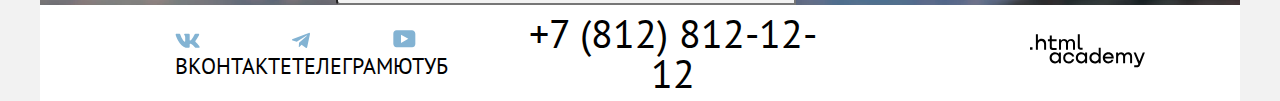
==== commit d4259bfa: "обновил сетки" ====
--- a/index.html
+++ b/index.html
@@ -36,17 +36,17 @@
 
         <section class="advantages">
           <h2 class="visually-hidden">Преимущества Седоны</h2>
+          <div class="sedona-description">
           <b>Седона &mdash; небольшой городок в Аризоне,<br>
             заслуживающий большего!</b>
           <p>Рассмотрим причины, по которым Седона круче, чем Гранд-Каньон!</p>
+          </div>
           <ul class="advantages-list">
-            <li class="advantages-item">
-              <div class="darkblue-background">
-                <h3 class="advantages-title">Настоящий<br> городок</h3>
-                <p class="advantages-description">Седона &mdash; не аттракцион для<br> туристов, там течёт своя жизнь</p>
-              </div>
-              <img class="advantages-picture" width="800" height="384" src="images/city.jpeg" alt="Зеленый дом, листва деревьев, американский флаг">
+            <li class="advantages-item darkblue-background">
+              <h3 class="advantages-title">Настоящий<br> городок</h3>
+              <p class="advantages-description">Седона &mdash; не аттракцион для<br> туристов, там течёт своя жизнь</p>
             </li>
+            <img class="advantages-picture" width="800" height="384" src="images/city.jpeg" alt="Зеленый дом, листва деревьев, американский флаг">
             <li class="advantages-item lightblue-background">
               <h3 class="advantages-title">Небольшая<br> площадь</h3>
               <p class="advantages-description">Все достопримечательности<br> находятся очень близко</p>
@@ -59,13 +59,11 @@
               <h3 class="advantages-title">Мало<br> туристов</h3>
               <p class="advantages-description">Большинство едет в Гранд<br> Каньон и толпится там</p>
             </li>
-            <li class="advantages-item">
-              <div class="darkblue-background">
-                <h3 class="advantages-title">Там есть<br> мост дьявола</h3>
-                <p class="advantages-description">Да, по нему можно пройти!<br> Если вы осмелитесь, разумеется</p>
-              </div>
-              <img class="advantages-picture" width="800" height="384" src="images/devil-bridge.jpeg" alt="Каменный мост с очень узким проходом">
+            <li class="advantages-item darkblue-background">
+              <h3 class="advantages-title">Там есть<br> мост дьявола</h3>
+              <p class="advantages-description">Да, по нему можно пройти!<br> Если вы осмелитесь, разумеется</p>
             </li>
+            <img class="advantages-picture" width="800" height="384" src="images/devil-bridge.jpeg" alt="Каменный мост с очень узким проходом">
           </ul>
         </section>
 
--- a/styles/styles.css
+++ b/styles/styles.css
@@ -22,6 +22,9 @@
     font-family: "PT Sans", "Arial", sans-serif;
     font-size: 22px;
     line-height: 26px;
+
+    margin: 0;
+    padding: 0;
 
     background-color: #F2F2F2;
     color: #000;
@@ -99,6 +102,12 @@
     margin: 0 auto;
 }
 
+.sedona-description {
+    padding-top: 166px;
+    padding-bottom: 90px;
+    text-align: center;
+}
+
 .advantages b {
     font-size: 30px;
     line-height: 36px;
@@ -112,6 +121,19 @@
 
 .advantages-list {
     list-style-type: none;
+    display: flex;
+    margin: 0;
+    padding: 0;
+    flex-wrap: wrap;
+}
+
+.advantages-item {
+    width: 400px;
+    height: 384px;
+
+}
+
+.advantages-picture {
 
 }
 
@@ -122,6 +144,7 @@
     line-height: 28p;
     text-align: center;
     text-transform: uppercase;
+    padding-top: 92px;
 }
 
 .advantages-description {
@@ -161,8 +184,18 @@
 
 }
 
+
 .recommendations-list {
     text-align: center;
+    margin: 0;
+    padding: 0;
+    list-style-type: none;
+    display: flex;
+}
+
+.recommendations-item {
+    width: 400px;
+    height: 384px;
 }
 
 .recommendations-title {
@@ -208,6 +241,7 @@
     background: #756157;
     border-radius: 4px;
     text-decoration: none;
+    padding: 8px 50px;
 }
 
 .newsletter-subscription {
@@ -248,6 +282,19 @@
     text-align: center;
     text-transform: uppercase;
     color: #FFFFFF;
+    padding: 8px 50px;
+}
+
+.page-footer {
+    display: flex;
+    justify-content: space-around;
+    align-items: center;
+}
+
+.footer-social-list {
+    list-style-type: none;
+    display: flex;
+    width: 142px;
 }
 
 .contact-phone {
@@ -258,6 +305,7 @@
     text-transform: uppercase;
     color: #000000;
     text-decoration: none;
+    width: 331px;
 }
 
 .social-button {
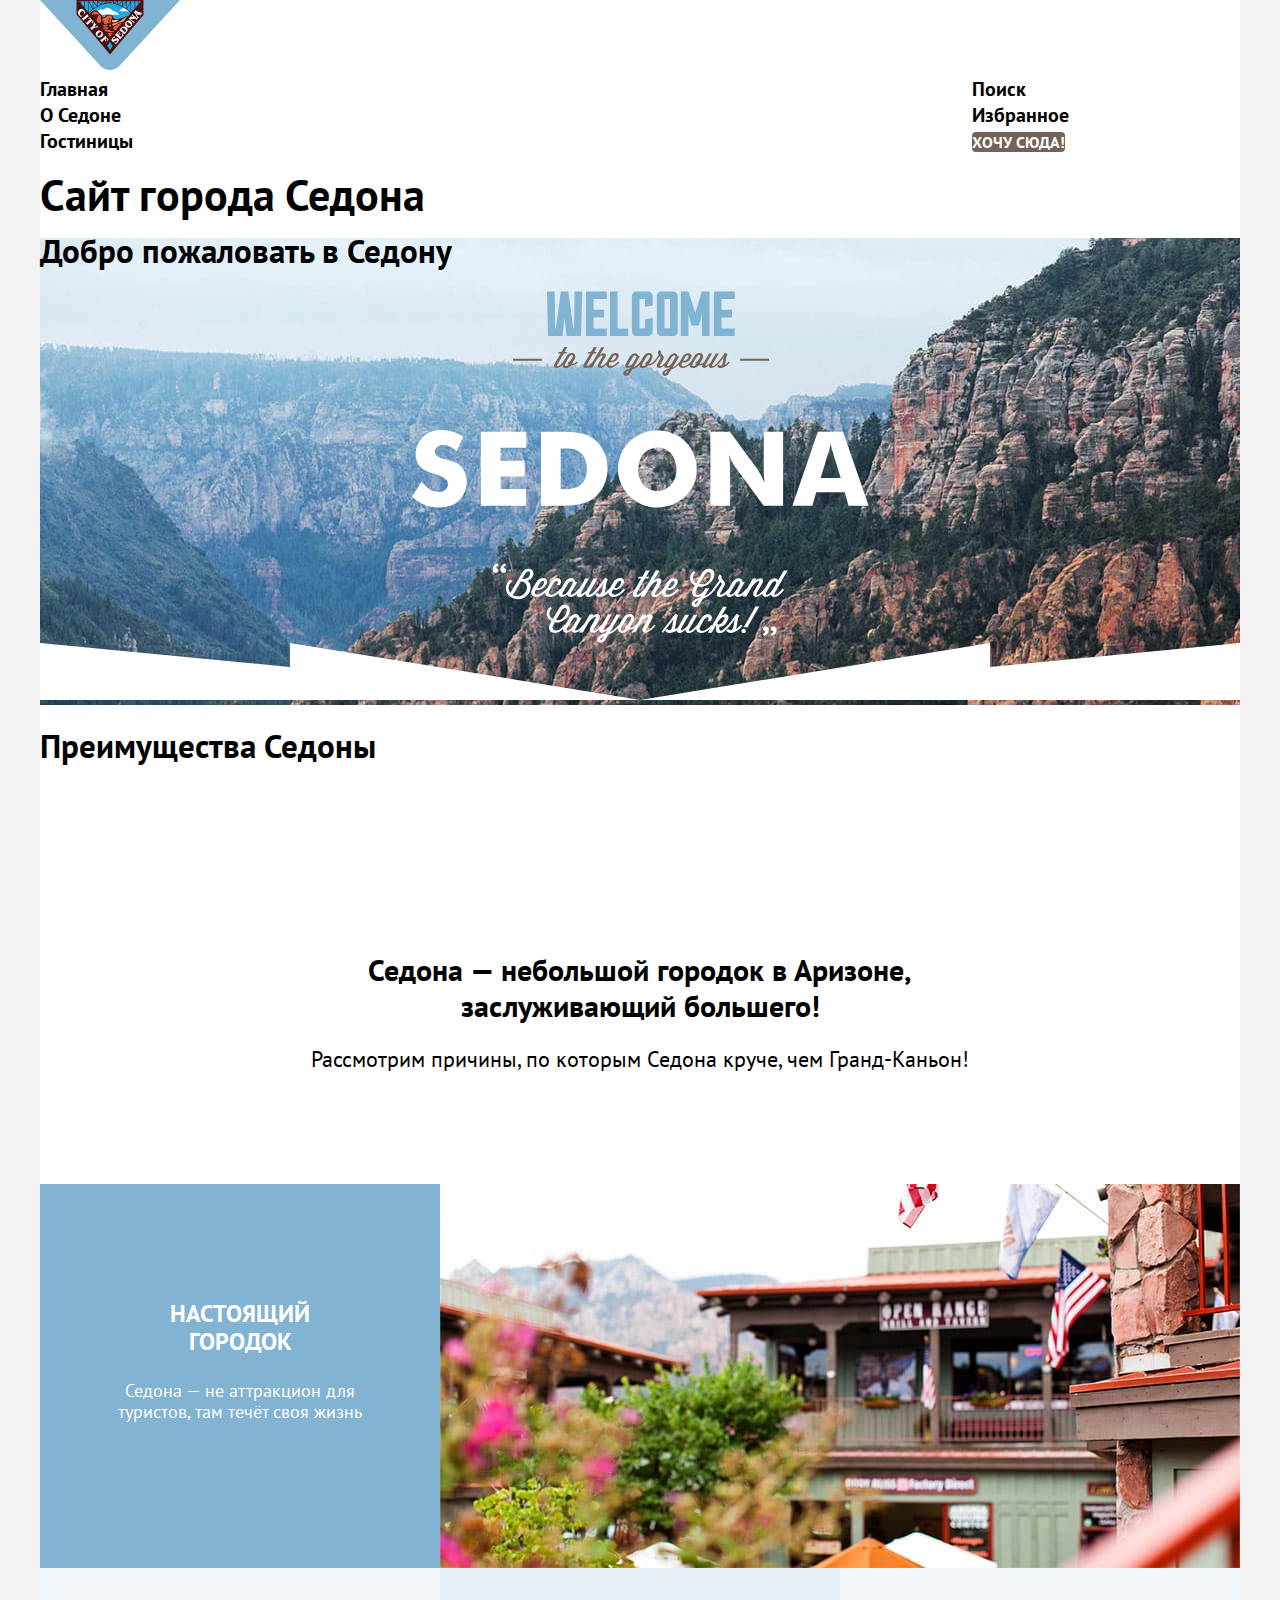
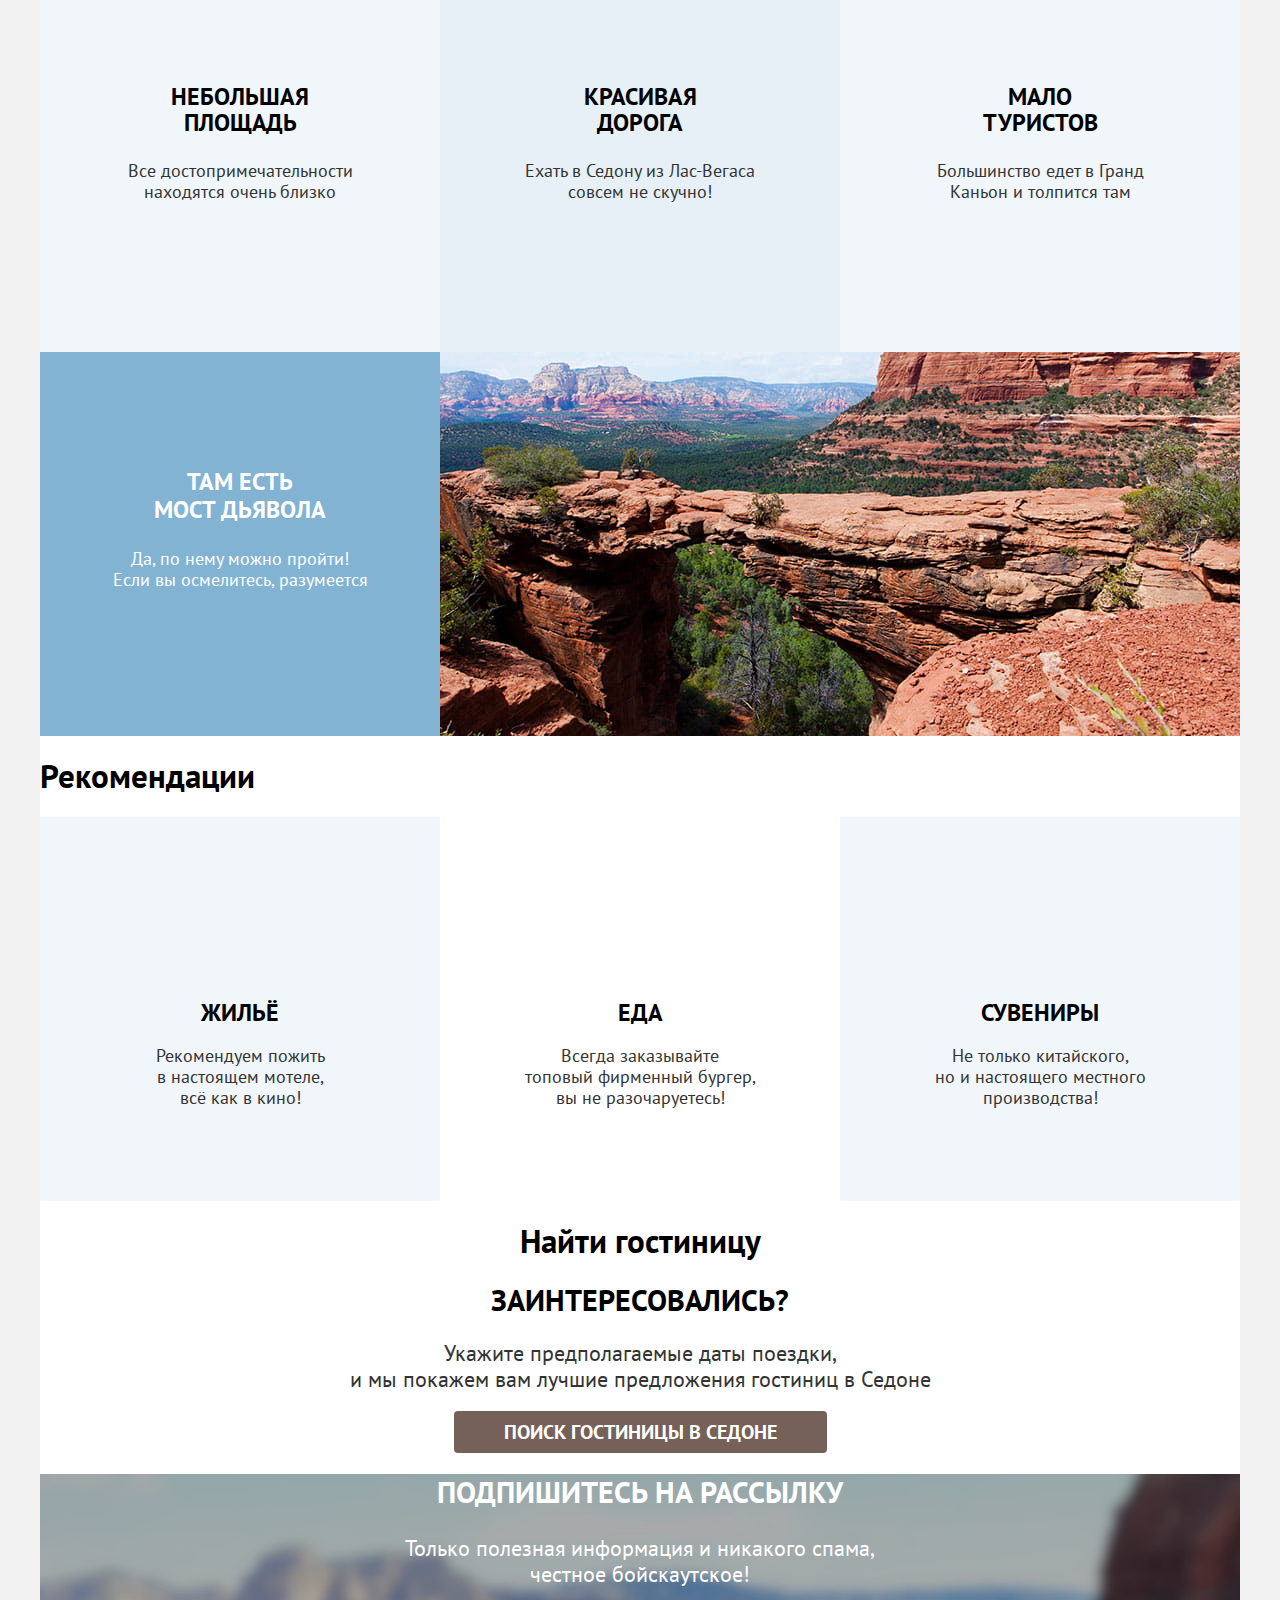
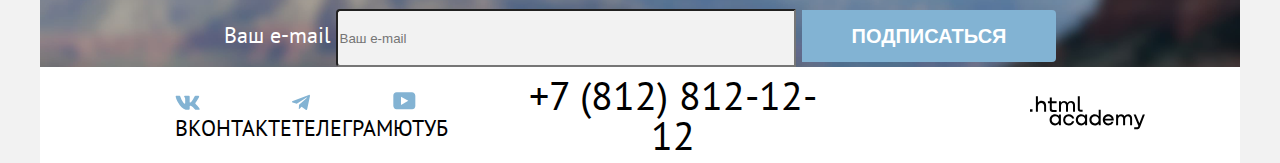
==== commit 68fa5939: "дополняет крупные сетки" ====
--- a/index.html
+++ b/index.html
@@ -32,14 +32,16 @@
         <section class="hero-block">
           <h2 class="visually-hidden">Добро пожаловать в Седону</h2>
           <img class="welcome-sign" width="457" height="352" src="images/heroblock-welcome-sign.svg" alt="Welcome to the gorgeous Sedona because the Grand Canyong sucks!">
+          <svg class="hero-block-divider" width="1200" height="57" viewBox="0 0 1200 57" fill="none" xmlns="http://www.w3.org/2000/svg">
+            <path d="M0 57V0L250 24V0L600 57L950 0V24L1200 0V57H0Z" fill="white"/>
+          </svg>
         </section>
-
         <section class="advantages">
           <h2 class="visually-hidden">Преимущества Седоны</h2>
           <div class="sedona-description">
-          <b>Седона &mdash; небольшой городок в Аризоне,<br>
+            <b>Седона &mdash; небольшой городок в Аризоне,<br>
             заслуживающий большего!</b>
-          <p>Рассмотрим причины, по которым Седона круче, чем Гранд-Каньон!</p>
+            <p>Рассмотрим причины, по которым Седона круче, чем Гранд-Каньон!</p>
           </div>
           <ul class="advantages-list">
             <li class="advantages-item darkblue-background">
--- a/styles/styles.css
+++ b/styles/styles.css
@@ -97,6 +97,10 @@
     background-size: 100% auto;
 }
 
+.hero-block svg {
+    padding-bottom: 0;
+}
+
 .welcome-sign {
     display: block;
     margin: 0 auto;
@@ -199,6 +203,8 @@
 }
 
 .recommendations-title {
+    display: block;
+    padding-top: 182px;
     text-transform: uppercase;
     font-weight: 700;
     font-size: 24px;
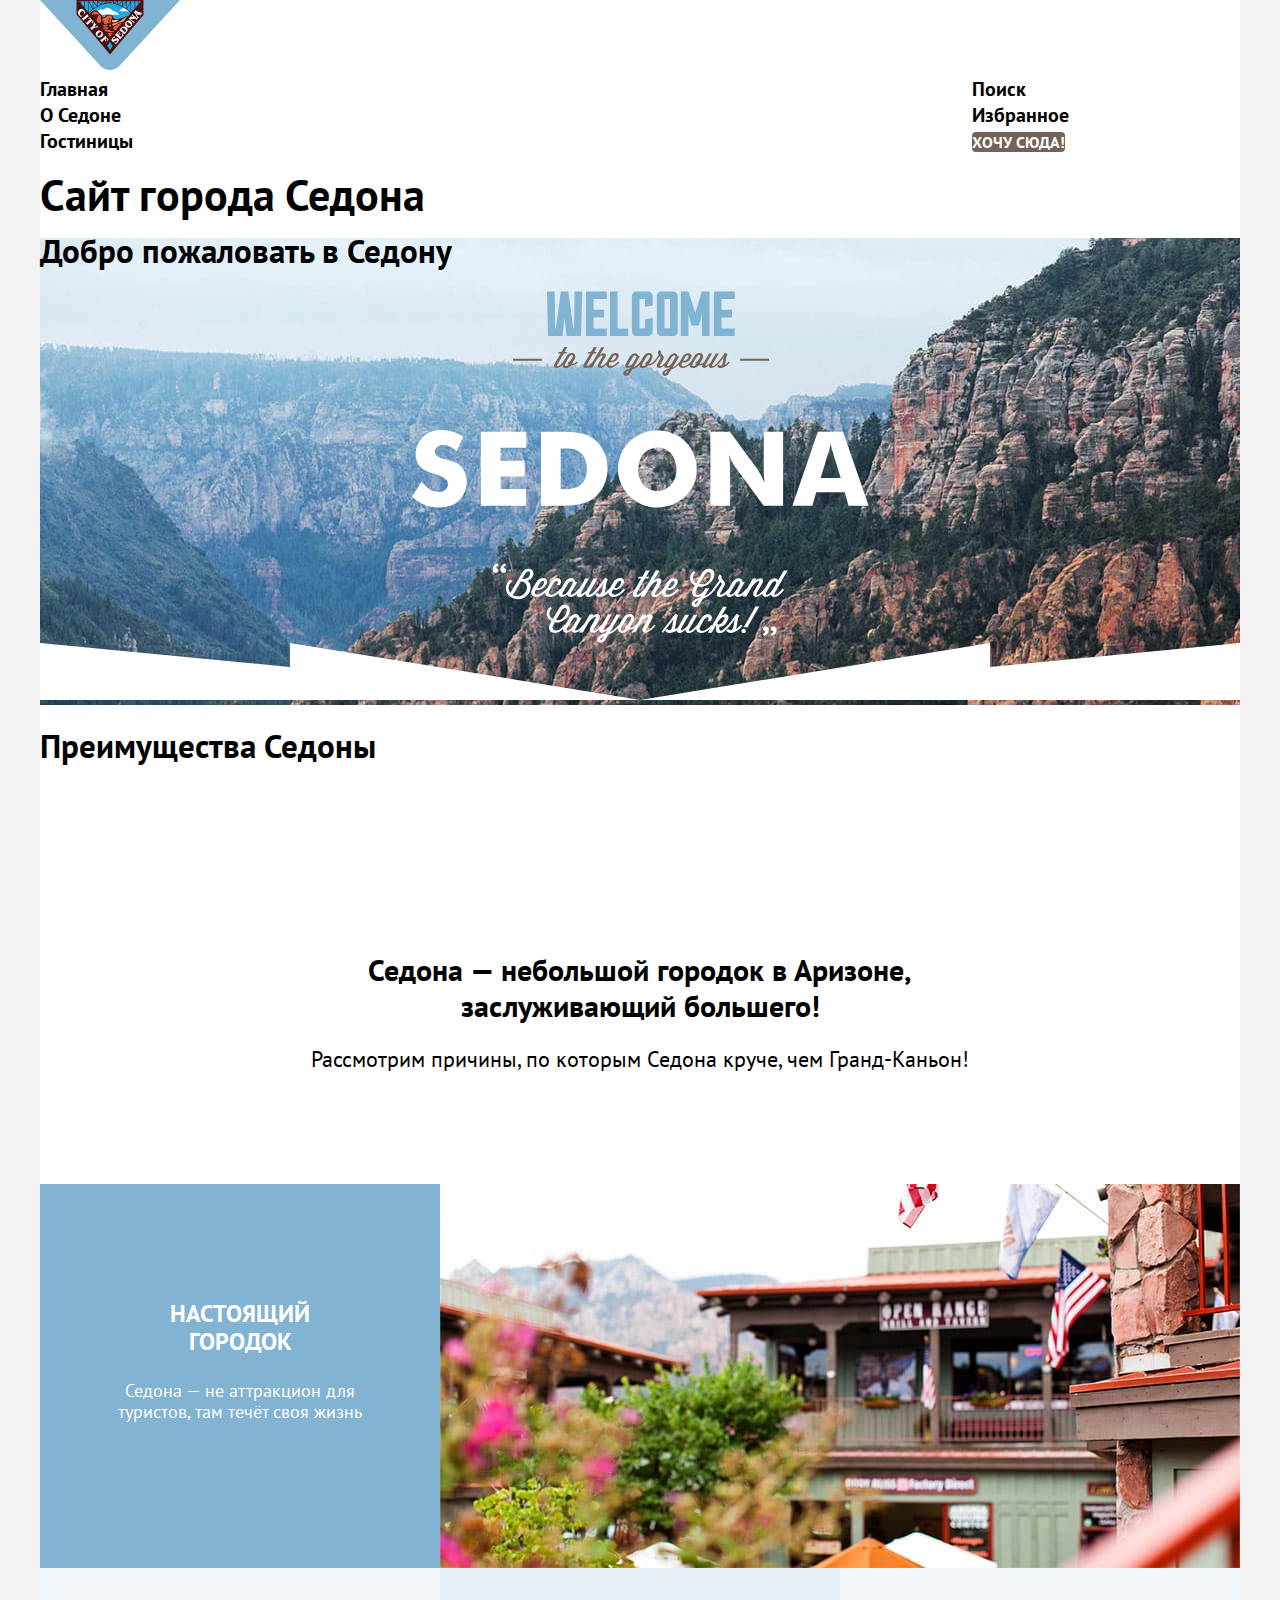
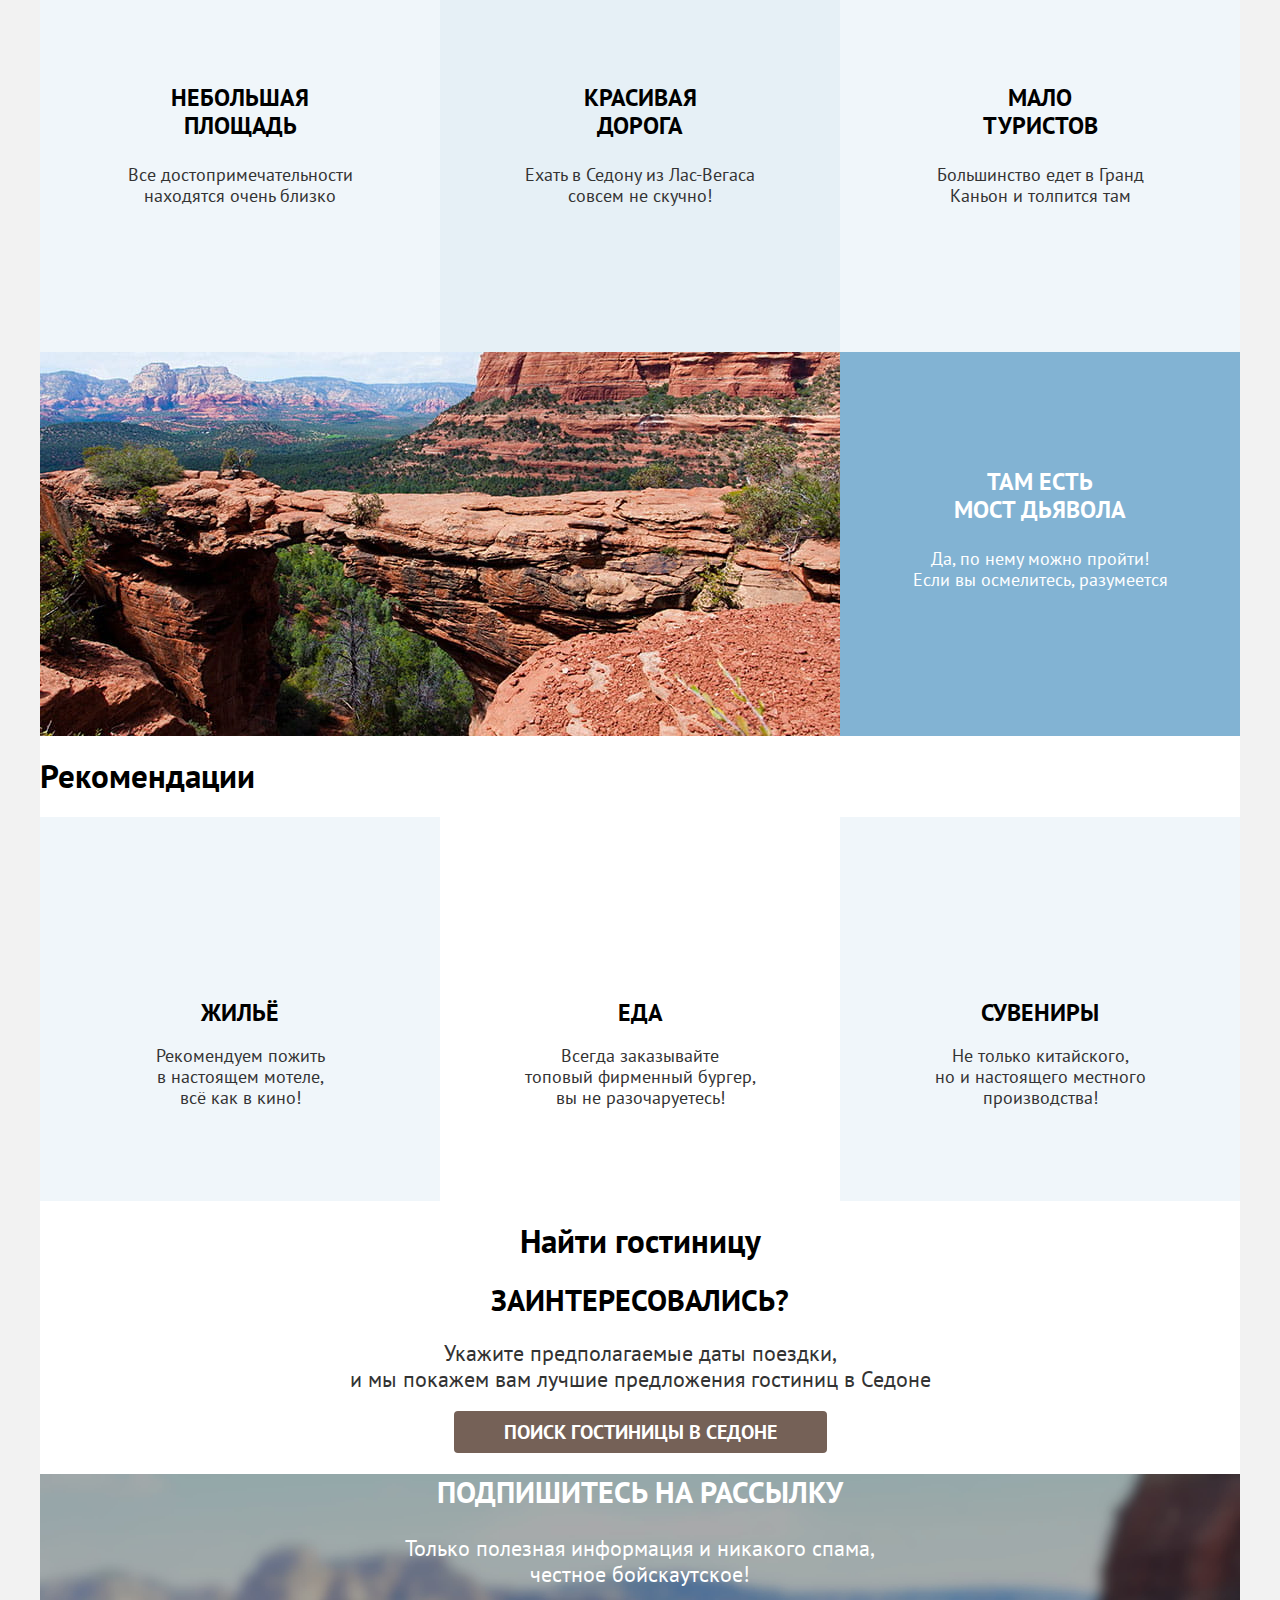
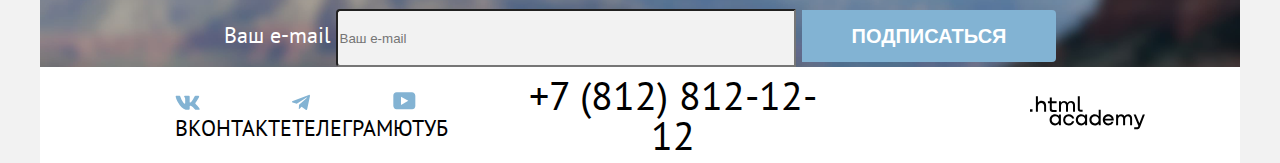
==== commit b2459a81: "исправил порядок у блоков преимуществ" ====
--- a/index.html
+++ b/index.html
@@ -19,7 +19,8 @@
             <li class="navigation-item"><a class="navigation-link" href="catalog.html">Гостиницы</a></li>
           </ul>
           <ul class="navigation-list navigation-list-additional">
-            <li class="navigation-item"><a class="navigation-link" href="#"><span class="visually-hidden">Поиск</span></a>
+            <li class="navigation-item"><a class="navigation-link" href="#"><span
+                  class="visually-hidden">Поиск</span></a>
             </li>
             <li class="navigation-item"><a class="navigation-link" href="#"><span
                   class="visually-hidden">Избранное</span></a></li>
@@ -31,16 +32,18 @@
         <h1 class="visually-hidden">Сайт города Седона</h1>
         <section class="hero-block">
           <h2 class="visually-hidden">Добро пожаловать в Седону</h2>
-          <img class="welcome-sign" width="457" height="352" src="images/heroblock-welcome-sign.svg" alt="Welcome to the gorgeous Sedona because the Grand Canyong sucks!">
-          <svg class="hero-block-divider" width="1200" height="57" viewBox="0 0 1200 57" fill="none" xmlns="http://www.w3.org/2000/svg">
-            <path d="M0 57V0L250 24V0L600 57L950 0V24L1200 0V57H0Z" fill="white"/>
+          <img class="welcome-sign" width="457" height="352" src="images/heroblock-welcome-sign.svg"
+            alt="Welcome to the gorgeous Sedona because the Grand Canyong sucks!">
+          <svg class="hero-block-divider" width="1200" height="57" viewBox="0 0 1200 57" fill="none"
+            xmlns="http://www.w3.org/2000/svg">
+            <path d="M0 57V0L250 24V0L600 57L950 0V24L1200 0V57H0Z" fill="white" />
           </svg>
         </section>
         <section class="advantages">
           <h2 class="visually-hidden">Преимущества Седоны</h2>
           <div class="sedona-description">
             <b>Седона &mdash; небольшой городок в Аризоне,<br>
-            заслуживающий большего!</b>
+              заслуживающий большего!</b>
             <p>Рассмотрим причины, по которым Седона круче, чем Гранд-Каньон!</p>
           </div>
           <ul class="advantages-list">
@@ -48,7 +51,8 @@
               <h3 class="advantages-title">Настоящий<br> городок</h3>
               <p class="advantages-description">Седона &mdash; не аттракцион для<br> туристов, там течёт своя жизнь</p>
             </li>
-            <img class="advantages-picture" width="800" height="384" src="images/city.jpeg" alt="Зеленый дом, листва деревьев, американский флаг">
+            <img class="advantages-picture" width="800" height="384" src="images/city.jpeg"
+              alt="Зеленый дом, листва деревьев, американский флаг">
             <li class="advantages-item lightblue-background">
               <h3 class="advantages-title">Небольшая<br> площадь</h3>
               <p class="advantages-description">Все достопримечательности<br> находятся очень близко</p>
@@ -61,11 +65,13 @@
               <h3 class="advantages-title">Мало<br> туристов</h3>
               <p class="advantages-description">Большинство едет в Гранд<br> Каньон и толпится там</p>
             </li>
+            <img class="advantages-picture" width="800" height="384" src="images/devil-bridge.jpeg"
+              alt="Каменный мост с очень узким проходом">
             <li class="advantages-item darkblue-background">
               <h3 class="advantages-title">Там есть<br> мост дьявола</h3>
               <p class="advantages-description">Да, по нему можно пройти!<br> Если вы осмелитесь, разумеется</p>
             </li>
-            <img class="advantages-picture" width="800" height="384" src="images/devil-bridge.jpeg" alt="Каменный мост с очень узким проходом">
+
           </ul>
         </section>
 
@@ -78,11 +84,13 @@
             </li>
             <li class="recommendations-item">
               <b class="recommendations-title">Еда</b>
-              <p class="recommendations-description">Всегда заказывайте<br> топовый фирменный бургер,<br> вы не разочаруетесь!</p>
+              <p class="recommendations-description">Всегда заказывайте<br> топовый фирменный бургер,<br> вы не
+                разочаруетесь!</p>
             </li>
             <li class="recommendations-item lightblue-background">
               <b class="recommendations-title">Сувениры</b>
-              <p class="recommendations-description">Не только китайского,<br> но и настоящего местного<br> производства!</p>
+              <p class="recommendations-description">Не только китайского,<br> но и настоящего местного<br>
+                производства!</p>
             </li>
           </ul>
         </section>
@@ -97,7 +105,8 @@
           <p class="newsletter-promise">Только полезная информация и никакого спама,<br> честное бойскаутское!</p>
           <form action="https://echo.htmlacademy.ru" class="newsletter-form" method="post">
             <label class="visually-hidden" for="newsletter-email">Ваш e-mail</label>
-            <input class="email-form" type="email" name="newsletter-email" id="newsletter-email" placeholder="Ваш e-mail" required>
+            <input class="email-form" type="email" name="newsletter-email" id="newsletter-email"
+              placeholder="Ваш e-mail" required>
             <input class="form-submit-button" type="submit" value="Подписаться">
           </form>
         </section>
@@ -105,19 +114,33 @@
       <footer class="page-footer">
         <ul class="footer-social-list">
           <li class="footer-social-item">
-            <a class="social-button" href="https://vk.com/htmlacademy"><svg width="25" height="15" fill="none" xmlns="http://www.w3.org/2000/svg"><path fill-rule="evenodd" clip-rule="evenodd" d="M24.12 1.8c.16-.54 0-.94-.8-.94H20.7c-.67 0-.98.34-1.15.73 0 0-1.33 3.2-3.22 5.27-.61.6-.9.8-1.23.8-.16 0-.41-.2-.41-.75v-5.1c0-.66-.19-.95-.74-.95H9.82c-.42 0-.67.3-.67.59 0 .62.95.76 1.04 2.51v3.8c0 .83-.15.98-.48.98-.9 0-3.06-3.2-4.34-6.88-.25-.72-.5-1-1.18-1H1.57c-.75 0-.9.34-.9.73 0 .68.89 4.07 4.14 8.55 2.17 3.06 5.23 4.72 8 4.72 1.68 0 1.88-.37 1.88-1v-2.32c0-.74.16-.88.7-.88.38 0 1.05.19 2.6 1.66 1.79 1.75 2.08 2.54 3.08 2.54h2.63c.75 0 1.12-.37.9-1.1-.23-.72-1.08-1.77-2.2-3.02-.62-.71-1.54-1.48-1.82-1.86-.39-.5-.28-.71 0-1.15 0 0 3.2-4.42 3.54-5.93Z" fill="#83B3D3"/></svg><span class="visually-hidden">ВКонтакте</span></a>
+            <a class="social-button" href="https://vk.com/htmlacademy"><svg width="25" height="15" fill="none"
+                xmlns="http://www.w3.org/2000/svg">
+                <path fill-rule="evenodd" clip-rule="evenodd"
+                  d="M24.12 1.8c.16-.54 0-.94-.8-.94H20.7c-.67 0-.98.34-1.15.73 0 0-1.33 3.2-3.22 5.27-.61.6-.9.8-1.23.8-.16 0-.41-.2-.41-.75v-5.1c0-.66-.19-.95-.74-.95H9.82c-.42 0-.67.3-.67.59 0 .62.95.76 1.04 2.51v3.8c0 .83-.15.98-.48.98-.9 0-3.06-3.2-4.34-6.88-.25-.72-.5-1-1.18-1H1.57c-.75 0-.9.34-.9.73 0 .68.89 4.07 4.14 8.55 2.17 3.06 5.23 4.72 8 4.72 1.68 0 1.88-.37 1.88-1v-2.32c0-.74.16-.88.7-.88.38 0 1.05.19 2.6 1.66 1.79 1.75 2.08 2.54 3.08 2.54h2.63c.75 0 1.12-.37.9-1.1-.23-.72-1.08-1.77-2.2-3.02-.62-.71-1.54-1.48-1.82-1.86-.39-.5-.28-.71 0-1.15 0 0 3.2-4.42 3.54-5.93Z"
+                  fill="#83B3D3" />
+              </svg><span class="visually-hidden">ВКонтакте</span></a>
           </li>
           <li class="footer-social-item">
-            <a class="social-button" href="https://t.me/htmlacademy"><svg width="18" height="16" fill="none" xmlns="http://www.w3.org/2000/svg"><path d="M16.79.96.84 7.1c-1.09.44-1.08 1.05-.2 1.32l4.1 1.28 9.47-5.98c.44-.27.85-.13.52.17l-7.68 6.93-.28 4.22c.41 0 .6-.2.83-.41l1.99-1.94 4.13 3.06c.77.42 1.31.2 1.5-.71l2.72-12.8c.28-1.1-.43-1.61-1.16-1.28Z" fill="#83B3D3"/></svg><span class="visually-hidden">Телеграм</span></a>
+            <a class="social-button" href="https://t.me/htmlacademy"><svg width="18" height="16" fill="none"
+                xmlns="http://www.w3.org/2000/svg">
+                <path
+                  d="M16.79.96.84 7.1c-1.09.44-1.08 1.05-.2 1.32l4.1 1.28 9.47-5.98c.44-.27.85-.13.52.17l-7.68 6.93-.28 4.22c.41 0 .6-.2.83-.41l1.99-1.94 4.13 3.06c.77.42 1.31.2 1.5-.71l2.72-12.8c.28-1.1-.43-1.61-1.16-1.28Z"
+                  fill="#83B3D3" />
+              </svg><span class="visually-hidden">Телеграм</span></a>
           </li>
           <li class="footer-social-item">
-            <a class="social-button" href="https://www.youtube.com/user/htmlacademyru"><svg width="23" height="18" fill="none" xmlns="http://www.w3.org/2000/svg"><path d="M18.94.36H3.51C1.65.36.33 1.95.33 3.76v10.09c0 1.91 1.32 3.5 3.18 3.5h15.65c1.64 0 3.17-1.59 3.17-3.4V3.76c-.22-1.8-1.53-3.4-3.39-3.4ZM7.99 12.89V4.82l7.34 4.04-7.34 4.03Z" fill="#83B3D3"/></svg><span
-                class="visually-hidden">Ютуб</span></a>
+            <a class="social-button" href="https://www.youtube.com/user/htmlacademyru"><svg width="23" height="18"
+                fill="none" xmlns="http://www.w3.org/2000/svg">
+                <path
+                  d="M18.94.36H3.51C1.65.36.33 1.95.33 3.76v10.09c0 1.91 1.32 3.5 3.18 3.5h15.65c1.64 0 3.17-1.59 3.17-3.4V3.76c-.22-1.8-1.53-3.4-3.39-3.4ZM7.99 12.89V4.82l7.34 4.04-7.34 4.03Z"
+                  fill="#83B3D3" />
+              </svg><span class="visually-hidden">Ютуб</span></a>
           </li>
         </ul>
         <a href="tel:+78128121212" class="contact-phone">+7 (812) 812-12-12</a>
-        <a href="https://htmlacademy.ru/" class="author-link"><img src="/images/HTML-Academy-logo.svg" alt="Логотип HTML Academy"
-            class="htmlacademy-logo"></a>
+        <a href="https://htmlacademy.ru/" class="author-link"><img src="/images/HTML-Academy-logo.svg"
+            alt="Логотип HTML Academy" class="htmlacademy-logo"></a>
       </footer>
     </div>
   </body>
--- a/styles/styles.css
+++ b/styles/styles.css
@@ -97,9 +97,6 @@
     background-size: 100% auto;
 }
 
-.hero-block svg {
-    padding-bottom: 0;
-}
 
 .welcome-sign {
     display: block;
@@ -145,7 +142,7 @@
     color: #000;
     font-weight: 700;
     font-size: 24px;
-    line-height: 28p;
+    line-height: 28px;
     text-align: center;
     text-transform: uppercase;
     padding-top: 92px;
@@ -161,7 +158,7 @@
 .darkblue-background
 .advantages-title {
     color: #fff;
-    font-weight: 700px;
+    font-weight: 700;
     font-size: 24px;
     line-height: 28px;
 }
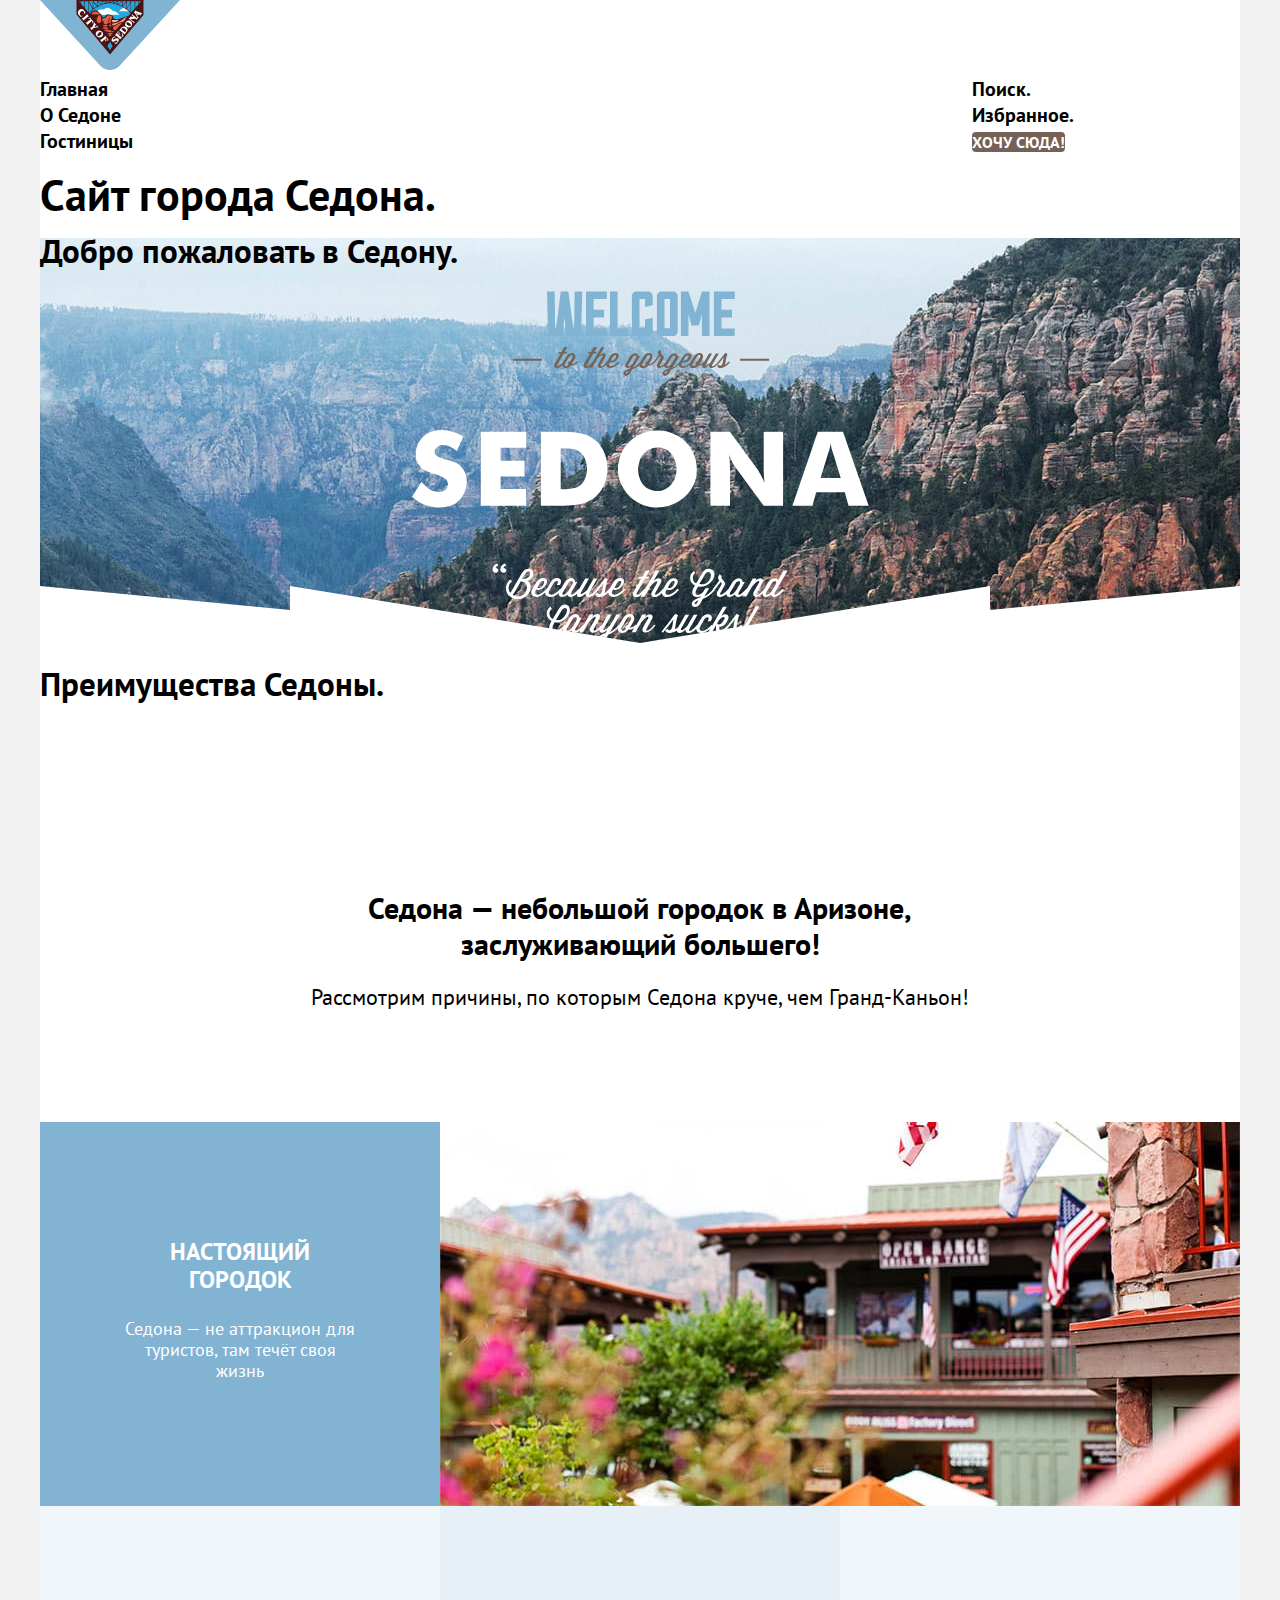
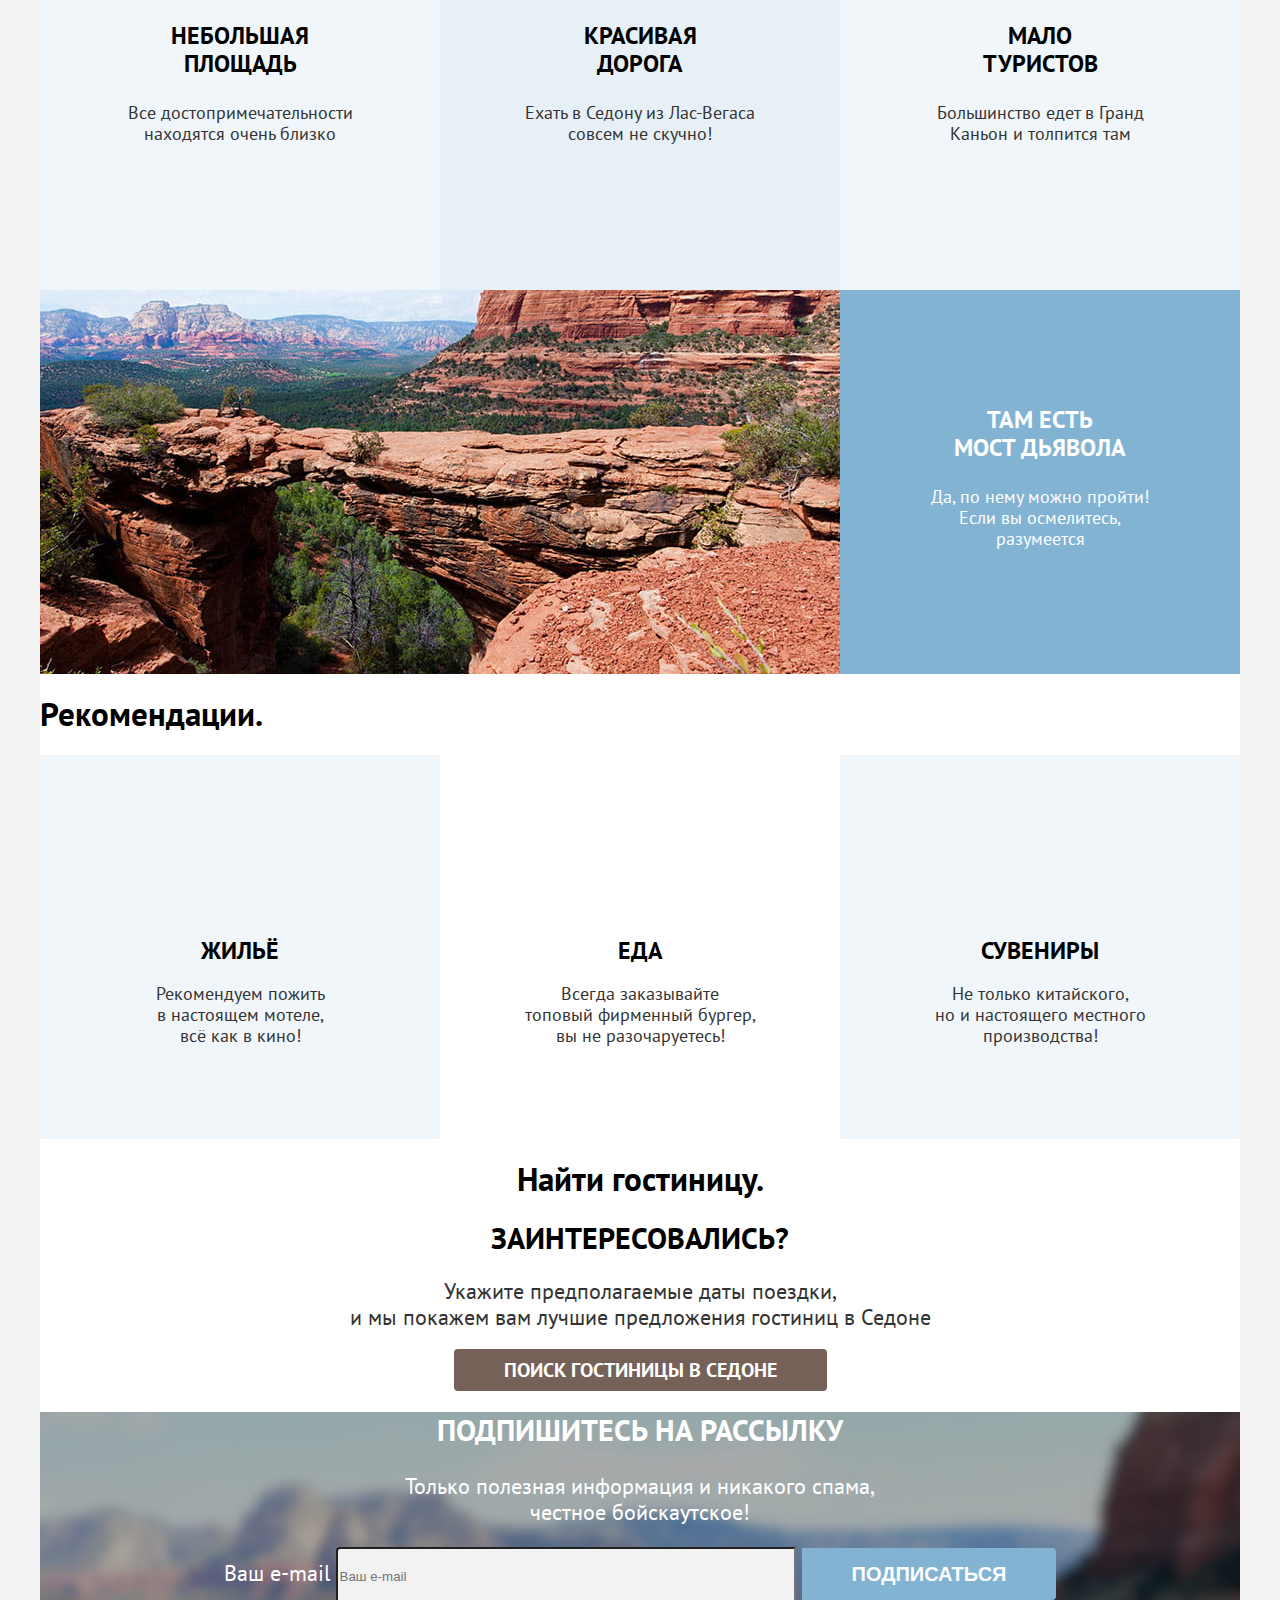
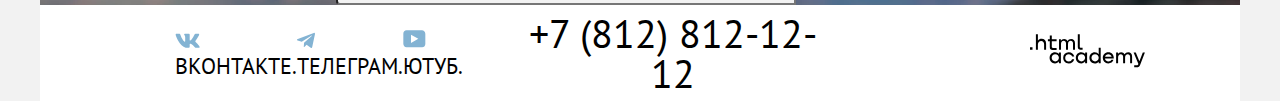
==== commit ca4f1c18: "исправляет разметку и сетки" ====
--- a/index.html
+++ b/index.html
@@ -1,148 +1,168 @@
 <!DOCTYPE html>
 <html lang="ru">
 
-  <head>
-    <meta charset="utf-8">
-    <title>HTML Academy: Седона</title>
-    <link rel="stylesheet" href="styles/styles.css">
-  </head>
+<head>
+  <meta charset="utf-8">
+  <title>HTML Academy: Седона</title>
+  <link rel="stylesheet" href="styles/styles.css">
+</head>
 
-  <body>
-    <div class="page-container">
-      <header class="page-header">
-        <a><img class="logo" width="140" height="70" src="images/logo.svg" alt="Логотип Седоны"></a>
-        <nav class="navigation">
-          <ul class="navigation-list">
-            <li class="navigation-item navigation-item-current"><a
-                class="navigation-link navigation-link-current">Главная</a></li>
-            <li class="navigation-item"><a class="navigation-link" href="#">О Седоне</a></li>
-            <li class="navigation-item"><a class="navigation-link" href="catalog.html">Гостиницы</a></li>
-          </ul>
-          <ul class="navigation-list navigation-list-additional">
-            <li class="navigation-item"><a class="navigation-link" href="#"><span
-                  class="visually-hidden">Поиск</span></a>
-            </li>
-            <li class="navigation-item"><a class="navigation-link" href="#"><span
-                  class="visually-hidden">Избранное</span></a></li>
-            <li class="navigation-item button"><a class="navigation-link" href="#">Хочу сюда!</a></li>
-          </ul>
-        </nav>
-      </header>
-      <main class="main-index main-container">
-        <h1 class="visually-hidden">Сайт города Седона</h1>
-        <section class="hero-block">
-          <h2 class="visually-hidden">Добро пожаловать в Седону</h2>
-          <img class="welcome-sign" width="457" height="352" src="images/heroblock-welcome-sign.svg"
-            alt="Welcome to the gorgeous Sedona because the Grand Canyong sucks!">
-          <svg class="hero-block-divider" width="1200" height="57" viewBox="0 0 1200 57" fill="none"
-            xmlns="http://www.w3.org/2000/svg">
-            <path d="M0 57V0L250 24V0L600 57L950 0V24L1200 0V57H0Z" fill="white" />
-          </svg>
-        </section>
-        <section class="advantages">
-          <h2 class="visually-hidden">Преимущества Седоны</h2>
-          <div class="sedona-description">
-            <b>Седона &mdash; небольшой городок в Аризоне,<br>
-              заслуживающий большего!</b>
-            <p>Рассмотрим причины, по которым Седона круче, чем Гранд-Каньон!</p>
-          </div>
-          <ul class="advantages-list">
-            <li class="advantages-item darkblue-background">
+<body>
+  <div class="page-container">
+    <header class="page-header">
+      <a>
+        <img class="logo" width="140" height="70" src="images/logo.svg" alt="Логотип Седоны.">
+      </a>
+      <nav class="navigation">
+        <ul class="navigation-list">
+          <li class="navigation-item navigation-item-current">
+            <a class="navigation-link navigation-link-current">Главная</a>
+          </li>
+          <li class="navigation-item">
+            <a class="navigation-link" href="#">О Седоне</a>
+          </li>
+          <li class="navigation-item">
+            <a class="navigation-link" href="catalog.html">Гостиницы</a>
+          </li>
+        </ul>
+        <ul class="navigation-list navigation-list-additional">
+          <li class="navigation-item">
+            <a class="navigation-link" href="#">
+              <span class="visually-hidden">Поиск.</span>
+            </a>
+          </li>
+          <li class="navigation-item">
+            <a class="navigation-link" href="#">
+              <span class="visually-hidden">Избранное.</span>
+            </a>
+          </li>
+          <li class="navigation-item button">
+            <a class="navigation-link" href="#">Хочу сюда!</a>
+          </li>
+        </ul>
+      </nav>
+    </header>
+    <main class="main-index main-container">
+      <h1 class="visually-hidden">Сайт города Седона.</h1>
+      <section class="hero-block">
+        <h2 class="visually-hidden">Добро пожаловать в Седону.</h2>
+        <img class="welcome-sign" width="457" height="352" src="images/heroblock-welcome-sign.svg" alt="Welcome to the gorgeous Sedona because the Grand Canyong sucks!">
+      </section>
+      <section class="advantages">
+        <h2 class="visually-hidden">Преимущества Седоны.</h2>
+        <div class="sedona-description">
+          <b>Седона &mdash; небольшой городок в Аризоне,<br>
+            заслуживающий большего!</b>
+          <p>Рассмотрим причины, по которым Седона круче, чем Гранд-Каньон!</p>
+        </div>
+        <ul class="advantages-list">
+          <li class="advantages-item darkblue-background">
+          <div class="advantages-container">
               <h3 class="advantages-title">Настоящий<br> городок</h3>
               <p class="advantages-description">Седона &mdash; не аттракцион для<br> туристов, там течёт своя жизнь</p>
-            </li>
-            <img class="advantages-picture" width="800" height="384" src="images/city.jpeg"
-              alt="Зеленый дом, листва деревьев, американский флаг">
-            <li class="advantages-item lightblue-background">
-              <h3 class="advantages-title">Небольшая<br> площадь</h3>
-              <p class="advantages-description">Все достопримечательности<br> находятся очень близко</p>
-            </li>
-            <li class="advantages-item blue-background">
-              <h3 class="advantages-title">Красивая<br> дорога</h3>
-              <p class="advantages-description">Ехать в Седону из Лас-Вегаса<br> совсем не скучно!</p>
-            </li>
-            <li class="advantages-item lightblue-background">
-              <h3 class="advantages-title">Мало<br> туристов</h3>
-              <p class="advantages-description">Большинство едет в Гранд<br> Каньон и толпится там</p>
-            </li>
-            <img class="advantages-picture" width="800" height="384" src="images/devil-bridge.jpeg"
-              alt="Каменный мост с очень узким проходом">
-            <li class="advantages-item darkblue-background">
+            </div>
+            <img class="advantages-picture" width="800" height="384" src="images/city.jpeg" alt="Зеленый дом, листва деревьев, американский флаг.">
+          </li>
+          <li class="advantages-item lightblue-background">
+            <h3 class="advantages-title">Небольшая<br> площадь</h3>
+            <p class="advantages-description">Все достопримечательности<br> находятся очень близко</p>
+          </li>
+          <li class="advantages-item blue-background">
+            <h3 class="advantages-title">Красивая<br> дорога</h3>
+            <p class="advantages-description">Ехать в Седону из Лас-Вегаса<br> совсем не скучно!</p>
+          </li>
+          <li class="advantages-item lightblue-background">
+            <h3 class="advantages-title">Мало<br> туристов</h3>
+            <p class="advantages-description">Большинство едет в Гранд<br> Каньон и толпится там</p>
+          </li>
+          <li class="advantages-item darkblue-background">
+            <img class="advantages-picture" width="800" height="384" src="images/devil-bridge.jpeg" alt="Каменный мост с очень узким проходом.">
+            <div class="advantages-container">
               <h3 class="advantages-title">Там есть<br> мост дьявола</h3>
               <p class="advantages-description">Да, по нему можно пройти!<br> Если вы осмелитесь, разумеется</p>
-            </li>
+            </div>
+          </li>
 
-          </ul>
-        </section>
+        </ul>
+      </section>
 
-        <section class="recommendations">
-          <h2 class="visually-hidden">Рекомендации</h2>
-          <ul class="recommendations-list">
-            <li class="recommendations-item lightblue-background">
-              <b class="recommendations-title">Жильё</b>
-              <p class="recommendations-description">Рекомендуем пожить<br> в настоящем мотеле,<br> всё как в кино!</p>
-            </li>
-            <li class="recommendations-item">
-              <b class="recommendations-title">Еда</b>
-              <p class="recommendations-description">Всегда заказывайте<br> топовый фирменный бургер,<br> вы не
-                разочаруетесь!</p>
-            </li>
-            <li class="recommendations-item lightblue-background">
-              <b class="recommendations-title">Сувениры</b>
-              <p class="recommendations-description">Не только китайского,<br> но и настоящего местного<br>
-                производства!</p>
-            </li>
-          </ul>
-        </section>
-        <section class="book-hotel">
-          <h2 class="visually-hidden">Найти гостиницу</h2>
-          <b>Заинтересовались?</b>
-          <p>Укажите предполагаемые даты поездки,<br> и мы покажем вам лучшие предложения гостиниц в Седоне</p>
-          <a class="find-hotel-button" href="#">Поиск гостиницы в седоне</a>
-        </section>
-        <section class="newsletter-subscription">
-          <h2 class="newsletter-title">Подпишитесь на рассылку</h2>
-          <p class="newsletter-promise">Только полезная информация и никакого спама,<br> честное бойскаутское!</p>
-          <form action="https://echo.htmlacademy.ru" class="newsletter-form" method="post">
-            <label class="visually-hidden" for="newsletter-email">Ваш e-mail</label>
-            <input class="email-form" type="email" name="newsletter-email" id="newsletter-email"
-              placeholder="Ваш e-mail" required>
-            <input class="form-submit-button" type="submit" value="Подписаться">
-          </form>
-        </section>
-      </main>
-      <footer class="page-footer">
-        <ul class="footer-social-list">
-          <li class="footer-social-item">
-            <a class="social-button" href="https://vk.com/htmlacademy"><svg width="25" height="15" fill="none"
-                xmlns="http://www.w3.org/2000/svg">
-                <path fill-rule="evenodd" clip-rule="evenodd"
-                  d="M24.12 1.8c.16-.54 0-.94-.8-.94H20.7c-.67 0-.98.34-1.15.73 0 0-1.33 3.2-3.22 5.27-.61.6-.9.8-1.23.8-.16 0-.41-.2-.41-.75v-5.1c0-.66-.19-.95-.74-.95H9.82c-.42 0-.67.3-.67.59 0 .62.95.76 1.04 2.51v3.8c0 .83-.15.98-.48.98-.9 0-3.06-3.2-4.34-6.88-.25-.72-.5-1-1.18-1H1.57c-.75 0-.9.34-.9.73 0 .68.89 4.07 4.14 8.55 2.17 3.06 5.23 4.72 8 4.72 1.68 0 1.88-.37 1.88-1v-2.32c0-.74.16-.88.7-.88.38 0 1.05.19 2.6 1.66 1.79 1.75 2.08 2.54 3.08 2.54h2.63c.75 0 1.12-.37.9-1.1-.23-.72-1.08-1.77-2.2-3.02-.62-.71-1.54-1.48-1.82-1.86-.39-.5-.28-.71 0-1.15 0 0 3.2-4.42 3.54-5.93Z"
-                  fill="#83B3D3" />
-              </svg><span class="visually-hidden">ВКонтакте</span></a>
+      <section class="recommendations">
+        <h2 class="visually-hidden">Рекомендации.</h2>
+        <ul class="recommendations-list">
+          <li class="recommendations-item lightblue-background">
+            <b class="recommendations-title">Жильё</b>
+            <p class="recommendations-description">Рекомендуем пожить<br> в настоящем мотеле,<br> всё как в кино!</p>
           </li>
-          <li class="footer-social-item">
-            <a class="social-button" href="https://t.me/htmlacademy"><svg width="18" height="16" fill="none"
-                xmlns="http://www.w3.org/2000/svg">
-                <path
-                  d="M16.79.96.84 7.1c-1.09.44-1.08 1.05-.2 1.32l4.1 1.28 9.47-5.98c.44-.27.85-.13.52.17l-7.68 6.93-.28 4.22c.41 0 .6-.2.83-.41l1.99-1.94 4.13 3.06c.77.42 1.31.2 1.5-.71l2.72-12.8c.28-1.1-.43-1.61-1.16-1.28Z"
-                  fill="#83B3D3" />
-              </svg><span class="visually-hidden">Телеграм</span></a>
+          <li class="recommendations-item">
+            <b class="recommendations-title">Еда</b>
+            <p class="recommendations-description">Всегда заказывайте<br> топовый фирменный бургер,<br> вы не
+              разочаруетесь!</p>
           </li>
-          <li class="footer-social-item">
-            <a class="social-button" href="https://www.youtube.com/user/htmlacademyru"><svg width="23" height="18"
-                fill="none" xmlns="http://www.w3.org/2000/svg">
-                <path
-                  d="M18.94.36H3.51C1.65.36.33 1.95.33 3.76v10.09c0 1.91 1.32 3.5 3.18 3.5h15.65c1.64 0 3.17-1.59 3.17-3.4V3.76c-.22-1.8-1.53-3.4-3.39-3.4ZM7.99 12.89V4.82l7.34 4.04-7.34 4.03Z"
-                  fill="#83B3D3" />
-              </svg><span class="visually-hidden">Ютуб</span></a>
+          <li class="recommendations-item lightblue-background">
+            <b class="recommendations-title">Сувениры</b>
+            <p class="recommendations-description">Не только китайского,<br> но и настоящего местного<br>
+              производства!</p>
           </li>
         </ul>
-        <a href="tel:+78128121212" class="contact-phone">+7 (812) 812-12-12</a>
-        <a href="https://htmlacademy.ru/" class="author-link"><img src="/images/HTML-Academy-logo.svg"
-            alt="Логотип HTML Academy" class="htmlacademy-logo"></a>
-      </footer>
-    </div>
-  </body>
+      </section>
+      <section class="book-hotel">
+        <h2 class="visually-hidden">Найти гостиницу.</h2>
+        <b>Заинтересовались?</b>
+        <p>Укажите предполагаемые даты поездки,<br> и мы покажем вам лучшие предложения гостиниц в Седоне</p>
+        <a class="find-hotel-button" href="#">Поиск гостиницы в седоне</a>
+      </section>
+      <section class="newsletter-subscription">
+        <h2 class="newsletter-title">Подпишитесь на рассылку</h2>
+        <p class="newsletter-promise">Только полезная информация и никакого спама,<br> честное бойскаутское!</p>
+        <form action="https://echo.htmlacademy.ru" class="newsletter-form" method="post">
+          <label class="visually-hidden" for="newsletter-email">Ваш e-mail</label>
+          <input class="email-form" type="email" name="newsletter-email" id="newsletter-email" placeholder="Ваш e-mail"
+            required>
+          <button class="form-submit-button" type="submit">Подписаться</button>
+        </form>
+      </section>
+    </main>
+    <footer class="page-footer">
+      <ul class="footer-social-list">
+        <li class="footer-social-item">
+          <a class="social-button" href="https://vk.com/htmlacademy">
+            <svg width="25" height="15" fill="none"
+              xmlns="http://www.w3.org/2000/svg">
+              <path fill-rule="evenodd" clip-rule="evenodd"
+                d="M24.12 1.8c.16-.54 0-.94-.8-.94H20.7c-.67 0-.98.34-1.15.73 0 0-1.33 3.2-3.22 5.27-.61.6-.9.8-1.23.8-.16 0-.41-.2-.41-.75v-5.1c0-.66-.19-.95-.74-.95H9.82c-.42 0-.67.3-.67.59 0 .62.95.76 1.04 2.51v3.8c0 .83-.15.98-.48.98-.9 0-3.06-3.2-4.34-6.88-.25-.72-.5-1-1.18-1H1.57c-.75 0-.9.34-.9.73 0 .68.89 4.07 4.14 8.55 2.17 3.06 5.23 4.72 8 4.72 1.68 0 1.88-.37 1.88-1v-2.32c0-.74.16-.88.7-.88.38 0 1.05.19 2.6 1.66 1.79 1.75 2.08 2.54 3.08 2.54h2.63c.75 0 1.12-.37.9-1.1-.23-.72-1.08-1.77-2.2-3.02-.62-.71-1.54-1.48-1.82-1.86-.39-.5-.28-.71 0-1.15 0 0 3.2-4.42 3.54-5.93Z"
+                fill="#83B3D3" />
+            </svg>
+            <span class="visually-hidden">ВКонтакте.</span>
+          </a>
+        </li>
+        <li class="footer-social-item">
+          <a class="social-button" href="https://t.me/htmlacademy"><svg width="18" height="16" fill="none"
+              xmlns="http://www.w3.org/2000/svg">
+              <path
+                d="M16.79.96.84 7.1c-1.09.44-1.08 1.05-.2 1.32l4.1 1.28 9.47-5.98c.44-.27.85-.13.52.17l-7.68 6.93-.28 4.22c.41 0 .6-.2.83-.41l1.99-1.94 4.13 3.06c.77.42 1.31.2 1.5-.71l2.72-12.8c.28-1.1-.43-1.61-1.16-1.28Z"
+                fill="#83B3D3" />
+            </svg>
+            <span class="visually-hidden">Телеграм.</span>
+          </a>
+        </li>
+        <li class="footer-social-item">
+          <a class="social-button" href="https://www.youtube.com/user/htmlacademyru">
+            <svg width="23" height="18"
+              fill="none" xmlns="http://www.w3.org/2000/svg">
+              <path
+                d="M18.94.36H3.51C1.65.36.33 1.95.33 3.76v10.09c0 1.91 1.32 3.5 3.18 3.5h15.65c1.64 0 3.17-1.59 3.17-3.4V3.76c-.22-1.8-1.53-3.4-3.39-3.4ZM7.99 12.89V4.82l7.34 4.04-7.34 4.03Z"
+                fill="#83B3D3" />
+            </svg>
+            <span class="visually-hidden">Ютуб.</span>
+          </a>
+        </li>
+      </ul>
+      <a href="tel:+78128121212" class="contact-phone">+7 (812) 812-12-12</a>
+      <a href="https://htmlacademy.ru/" class="author-link">
+        <img src="/images/HTML-Academy-logo.svg" alt="Логотип HTML Academy." class="htmlacademy-logo">
+      </a>
+    </footer>
+  </div>
+</body>
 
 </html>
--- a/styles/styles.css
+++ b/styles/styles.css
@@ -23,20 +23,21 @@
     font-size: 22px;
     line-height: 26px;
 
+
     margin: 0;
     padding: 0;
 
     background-color: #F2F2F2;
     color: #000;
-
-    display: flex;
-    flex-direction: column;
 }
 
 .page-container {
     background-color: #FFF;
     width: 1200px;
     margin: 0 auto;
+    display: flex;
+    flex-direction: column;
+    flex-grow: 1;
 }
 
 .page-header {
@@ -49,7 +50,6 @@
 
 .navigation {
     display: flex;
-    width: 1200px;
     margin: 0 auto;
 }
 
@@ -90,7 +90,8 @@
 
 
 .hero-block {
-    background-image: url("../images/index-background.jpeg");
+    background-image: url("../images/divider.svg"), url("../images/index-background.jpeg");
+    background-position: bottom, center;
     background-color: #82B3D3;
     color: #000;
     background-repeat: no-repeat;
@@ -130,13 +131,25 @@
 
 .advantages-item {
     width: 400px;
-    height: 384px;
-
-}
-
-.advantages-picture {
-
-}
+    min-height: 384px;
+
+}
+
+.advantages-item.darkblue-background {
+    width: 100%;
+    min-height: 384px;
+    display: flex;
+    justify-content: space-between;
+
+}
+
+.advantages-container {
+    padding-right: 85px;
+    padding-left: 85px;
+    width: 230px;
+}
+
+
 
 .advantages-title {
     color: #000;
@@ -154,6 +167,11 @@
     line-height: 21px;
     text-align: center;
 }
+
+.advantages-container p {
+    width: 230px;
+}
+
 
 .darkblue-background
 .advantages-title {
@@ -196,7 +214,7 @@
 
 .recommendations-item {
     width: 400px;
-    height: 384px;
+    min-height: 384px;
 }
 
 .recommendations-title {
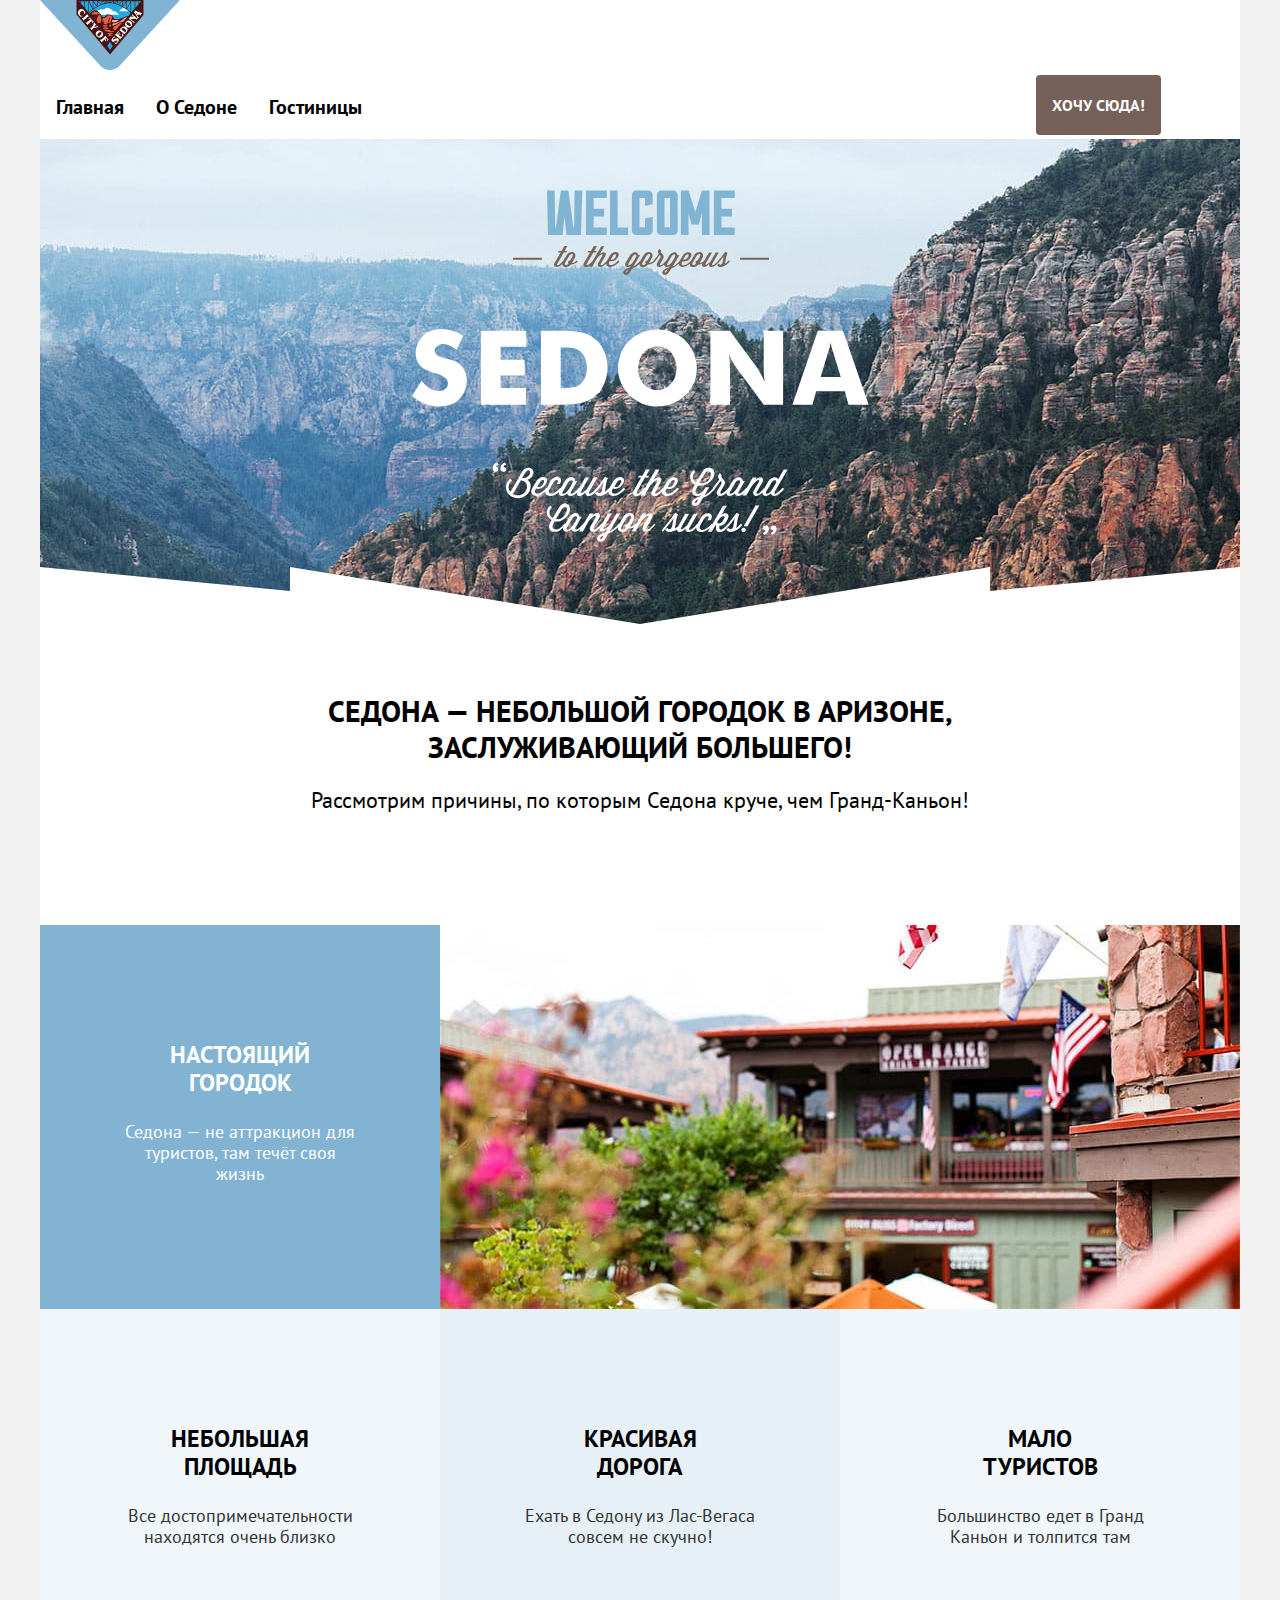
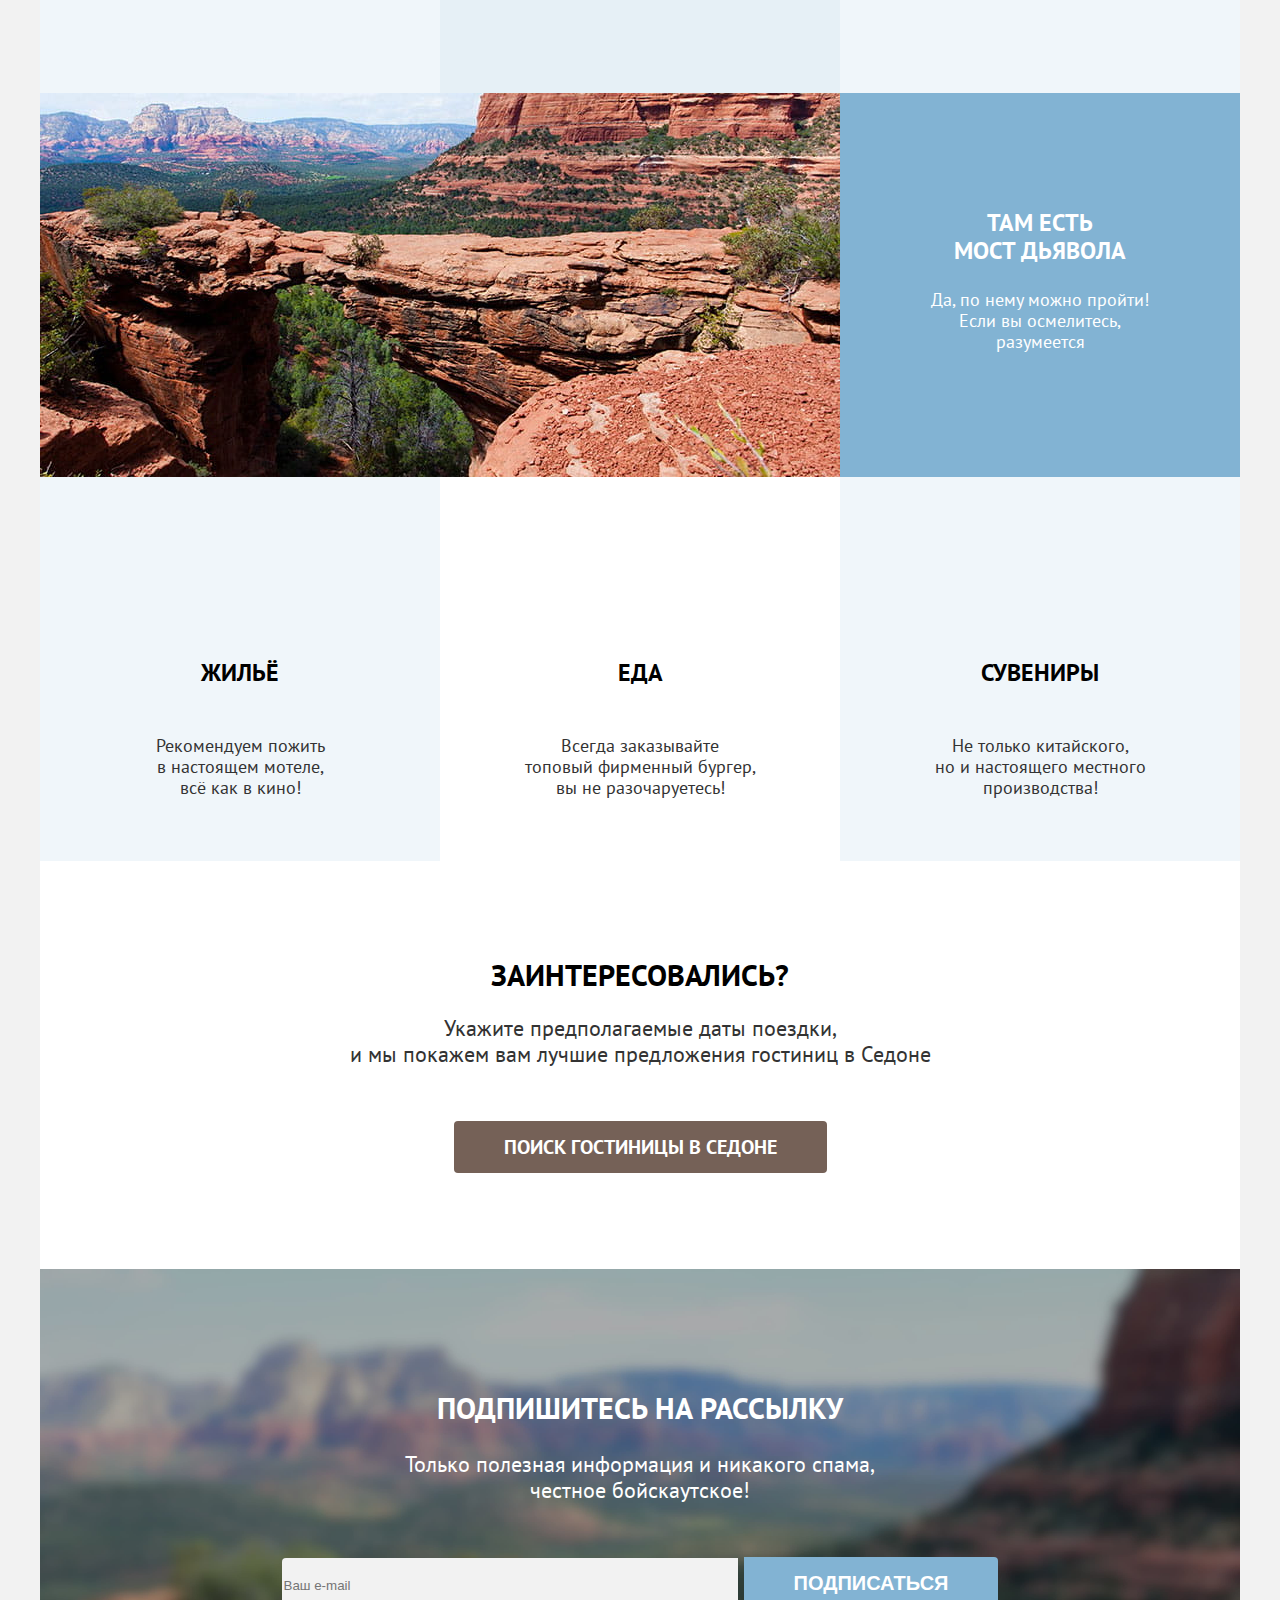
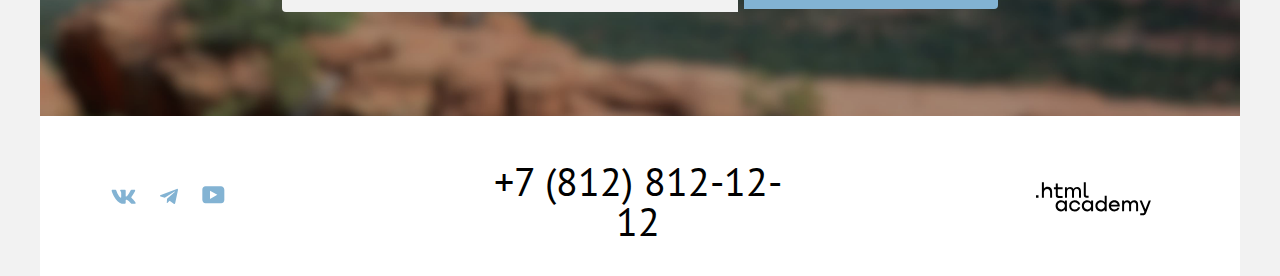
==== commit 6f70c022: "добавляет микросетки" ====
--- a/index.html
+++ b/index.html
@@ -58,9 +58,9 @@
         <ul class="advantages-list">
           <li class="advantages-item darkblue-background">
           <div class="advantages-container">
-              <h3 class="advantages-title">Настоящий<br> городок</h3>
-              <p class="advantages-description">Седона &mdash; не аттракцион для<br> туристов, там течёт своя жизнь</p>
-            </div>
+            <h3 class="advantages-title">Настоящий<br> городок</h3>
+            <p class="advantages-description">Седона &mdash; не аттракцион для<br> туристов, там течёт своя жизнь</p>
+          </div>
             <img class="advantages-picture" width="800" height="384" src="images/city.jpeg" alt="Зеленый дом, листва деревьев, американский флаг.">
           </li>
           <li class="advantages-item lightblue-background">
--- a/styles/styles.css
+++ b/styles/styles.css
@@ -22,6 +22,7 @@
     font-family: "PT Sans", "Arial", sans-serif;
     font-size: 22px;
     line-height: 26px;
+
 
 
     margin: 0;
@@ -61,6 +62,9 @@
     color: #000;
     text-decoration: none;
     text-align: center;
+    padding: 20px 16px;
+    display: block;
+    flex-wrap: wrap;
 
 }
 
@@ -77,10 +81,11 @@
 }
 
 .navigation-list {
+    display: flex;
     list-style-type: none;
     margin: 0;
     padding: 0;
-    width: 339px;
+    width: 469px;
 }
 
 .navigation-list-additional {
@@ -96,18 +101,26 @@
     color: #000;
     background-repeat: no-repeat;
     background-size: 100% auto;
+    padding-top: 51px;
+    padding-bottom: 82px;
+
 }
 
 
 .welcome-sign {
     display: block;
     margin: 0 auto;
+
 }
 
 .sedona-description {
-    padding-top: 166px;
+    padding-top: 69px;
     padding-bottom: 90px;
     text-align: center;
+}
+
+.sedona-description b {
+    text-transform: uppercase;
 }
 
 .advantages b {
@@ -224,6 +237,7 @@
     font-weight: 700;
     font-size: 24px;
     line-height: 28px;
+    padding-bottom: 30px;
 }
 
 .recommendations-description {
@@ -235,6 +249,8 @@
 
 .book-hotel {
     text-align: center;
+    padding-top: 96px;
+    padding-bottom: 96px;
 }
 
 .book-hotel b {
@@ -249,6 +265,7 @@
     font-size: 22px;
     line-height: 26px;
     color: #333333;
+    margin-bottom: 54px;
 }
 
 
@@ -263,6 +280,7 @@
     border-radius: 4px;
     text-decoration: none;
     padding: 8px 50px;
+    display: inline-block;
 }
 
 .newsletter-subscription {
@@ -271,6 +289,8 @@
     background-size: 100% auto;
     color: #ffffff;
     text-align: center;
+    padding-top: 96px;
+    padding-bottom: 104px;
 }
 
 .newsletter-title {
@@ -284,6 +304,7 @@
     font-weight: 400;
     font-size: 22px;
     line-height: 26px;
+    margin-bottom: 54px;
 }
 
 .email-form {
@@ -291,6 +312,7 @@
     height: 52px;
     background: #F2F2F2;
     border-radius: 4px 0 0 4px;
+    border: 0;
 }
 
 .form-submit-button {
@@ -327,10 +349,36 @@
     color: #000000;
     text-decoration: none;
     width: 331px;
+    margin-top: 45px;
+    margin-bottom: 35px;
+    margin-left: 195px;
+    margin-right: 195px;
 }
 
 .social-button {
     text-decoration: none;
     color: #000000;
     text-transform: uppercase;
-}
+    padding: 13px 12px;
+    margin-top: 45px;
+    margin-bottom: 35px;
+}
+
+
+.htmlacademy-logo {
+    display: inline-block;
+    margin-top: 49px;
+    margin-right: 70px;
+    margin-bottom: 39px;
+}
+
+.visually-hidden {
+    position: absolute;
+    width: 1px;
+    height: 1px;
+    margin: -1px;
+    padding: 0;
+    border: 0;
+    clip: rect(0 0 0 0);
+    overflow: hidden;
+}
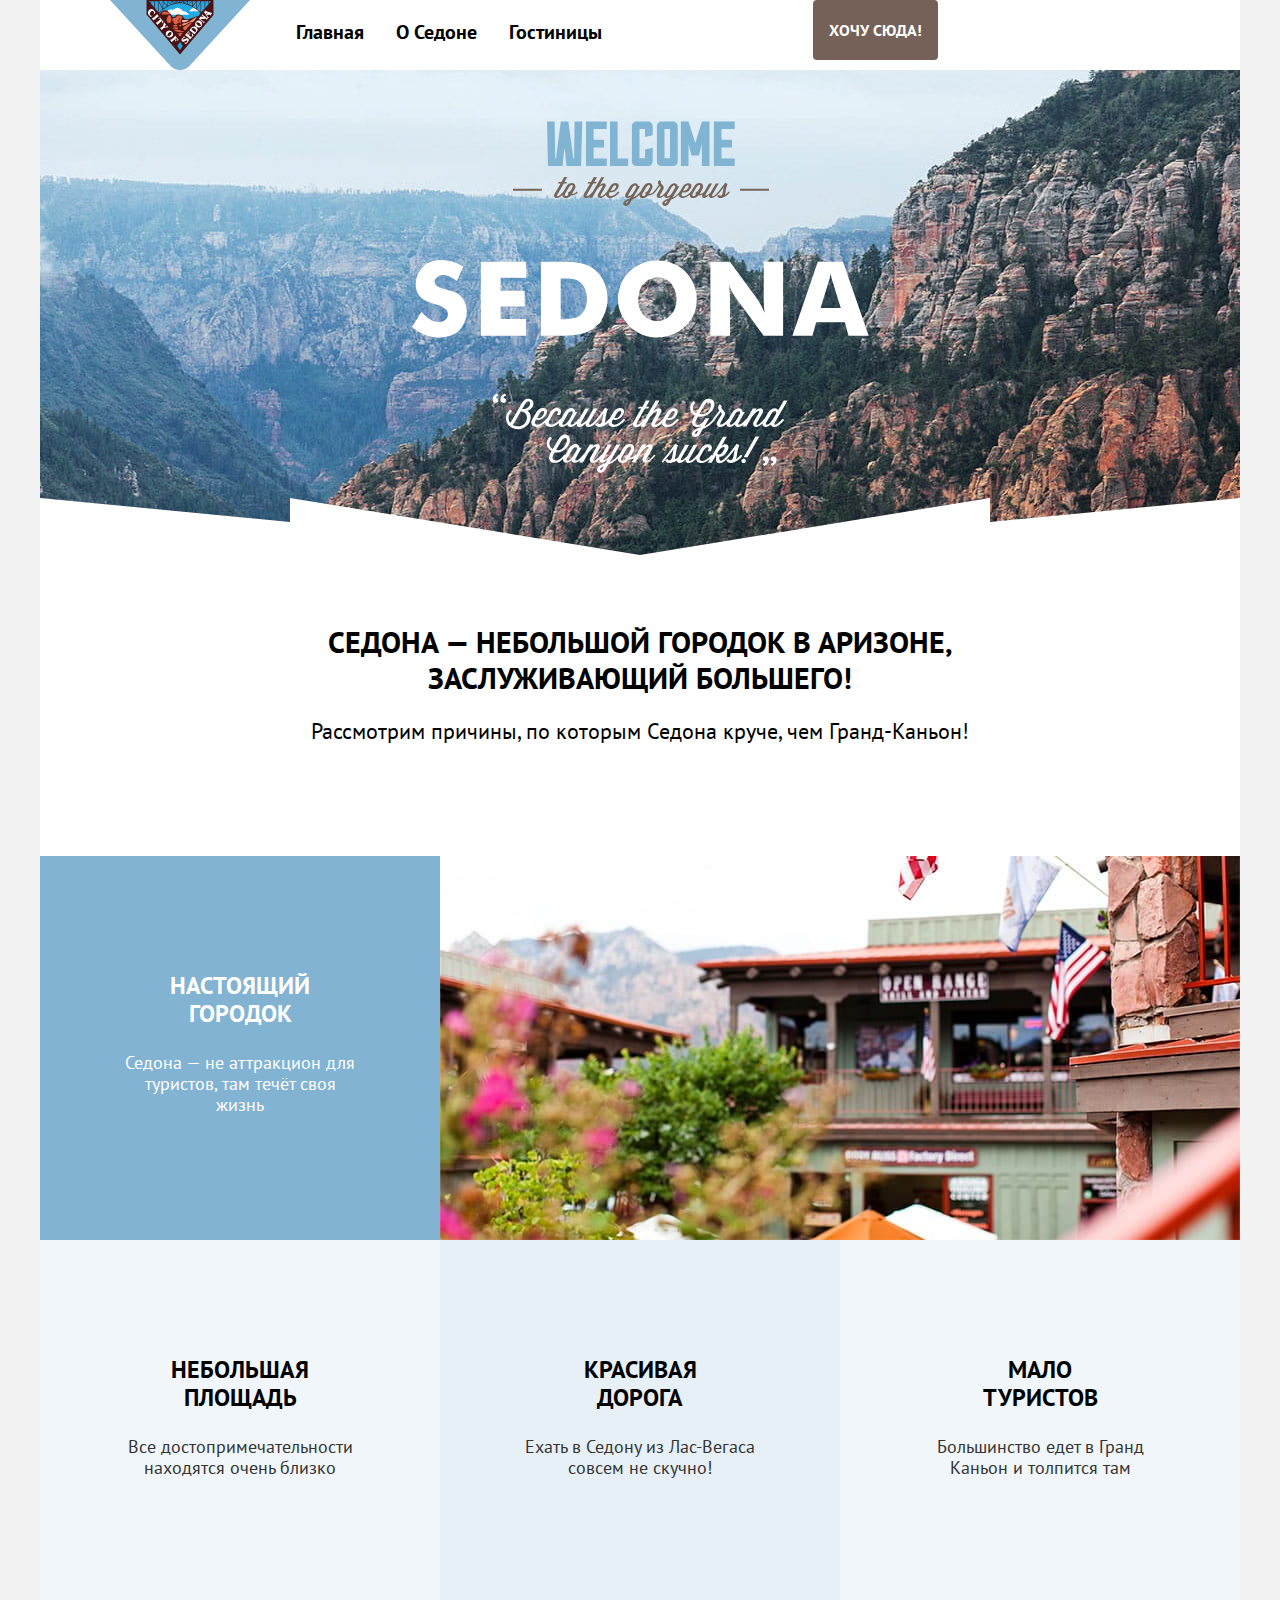
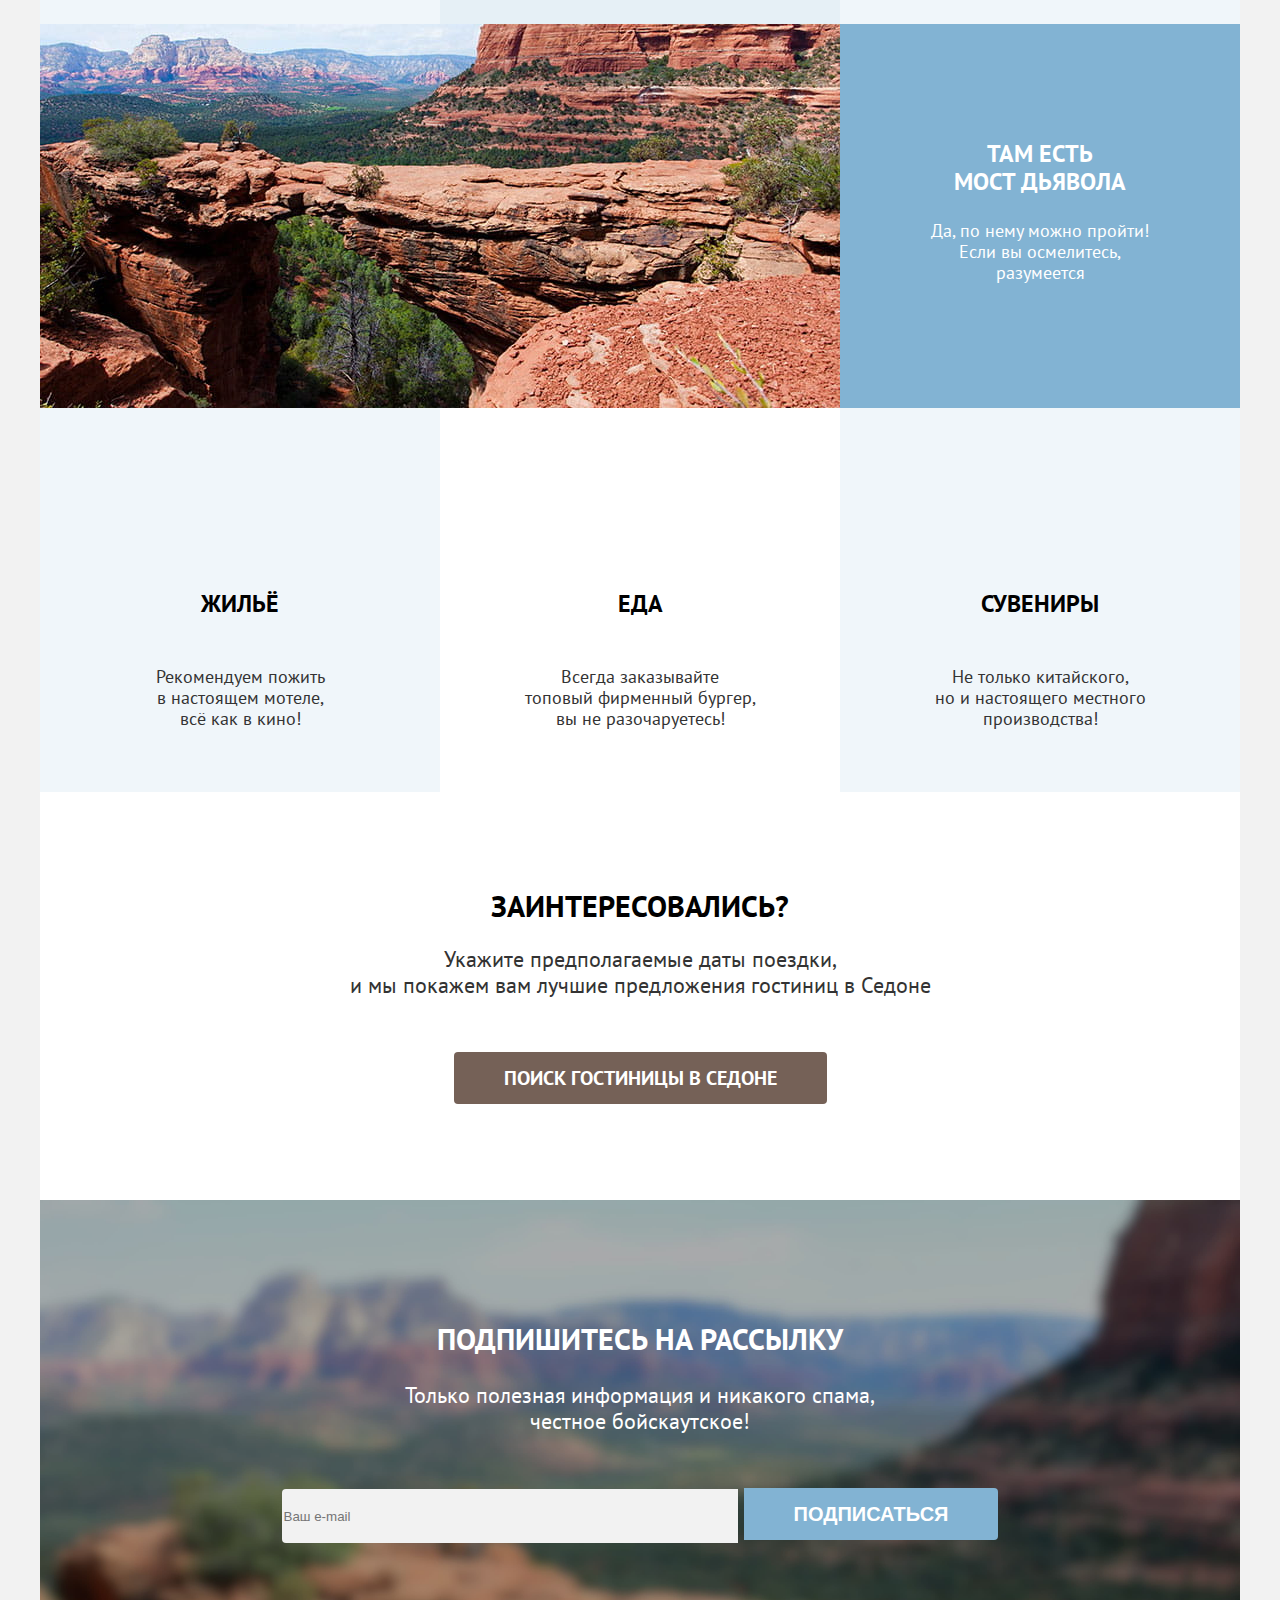
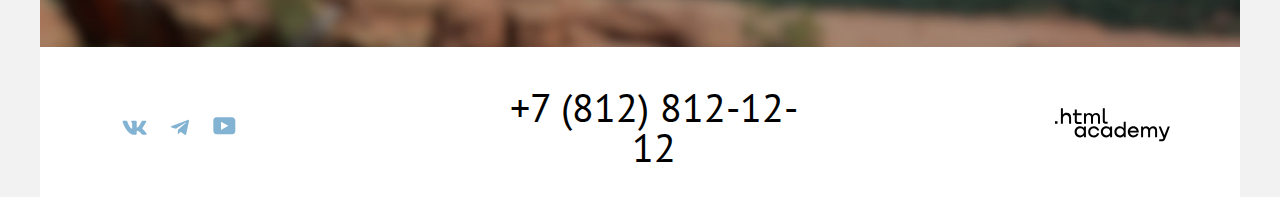
==== commit 146284d4: "исправил микросетки" ====
--- a/index.html
+++ b/index.html
@@ -57,10 +57,10 @@
         </div>
         <ul class="advantages-list">
           <li class="advantages-item darkblue-background">
-          <div class="advantages-container">
-            <h3 class="advantages-title">Настоящий<br> городок</h3>
-            <p class="advantages-description">Седона &mdash; не аттракцион для<br> туристов, там течёт своя жизнь</p>
-          </div>
+            <div class="advantages-container">
+              <h3 class="advantages-title">Настоящий<br> городок</h3>
+              <p class="advantages-description">Седона &mdash; не аттракцион для<br> туристов, там течёт своя жизнь</p>
+            </div>
             <img class="advantages-picture" width="800" height="384" src="images/city.jpeg" alt="Зеленый дом, листва деревьев, американский флаг.">
           </li>
           <li class="advantages-item lightblue-background">
--- a/styles/styles.css
+++ b/styles/styles.css
@@ -43,15 +43,22 @@
 
 .page-header {
     background-color: #fff;
+    display: flex;
 }
 
 .main-container {
     flex-grow: 1;
 }
 
+.logo {
+    display: block;
+    margin-left: 70px;
+}
+
 .navigation {
     display: flex;
     margin: 0 auto;
+    margin-left: 30px;
 }
 
 .navigation-link {
@@ -64,7 +71,7 @@
     text-align: center;
     padding: 20px 16px;
     display: block;
-    flex-wrap: wrap;
+
 
 }
 
@@ -86,6 +93,7 @@
     margin: 0;
     padding: 0;
     width: 469px;
+    flex-wrap: wrap;
 }
 
 .navigation-list-additional {
@@ -330,12 +338,16 @@
 
 .page-footer {
     display: flex;
-    justify-content: space-around;
+    padding: 40px 70px 30px 70px;
+    width: 1060px;
+    justify-content: space-between;
     align-items: center;
 }
 
 .footer-social-list {
     list-style-type: none;
+    margin: 0;
+    padding-left: 0;
     display: flex;
     width: 142px;
 }
@@ -349,10 +361,6 @@
     color: #000000;
     text-decoration: none;
     width: 331px;
-    margin-top: 45px;
-    margin-bottom: 35px;
-    margin-left: 195px;
-    margin-right: 195px;
 }
 
 .social-button {
@@ -367,9 +375,6 @@
 
 .htmlacademy-logo {
     display: inline-block;
-    margin-top: 49px;
-    margin-right: 70px;
-    margin-bottom: 39px;
 }
 
 .visually-hidden {
